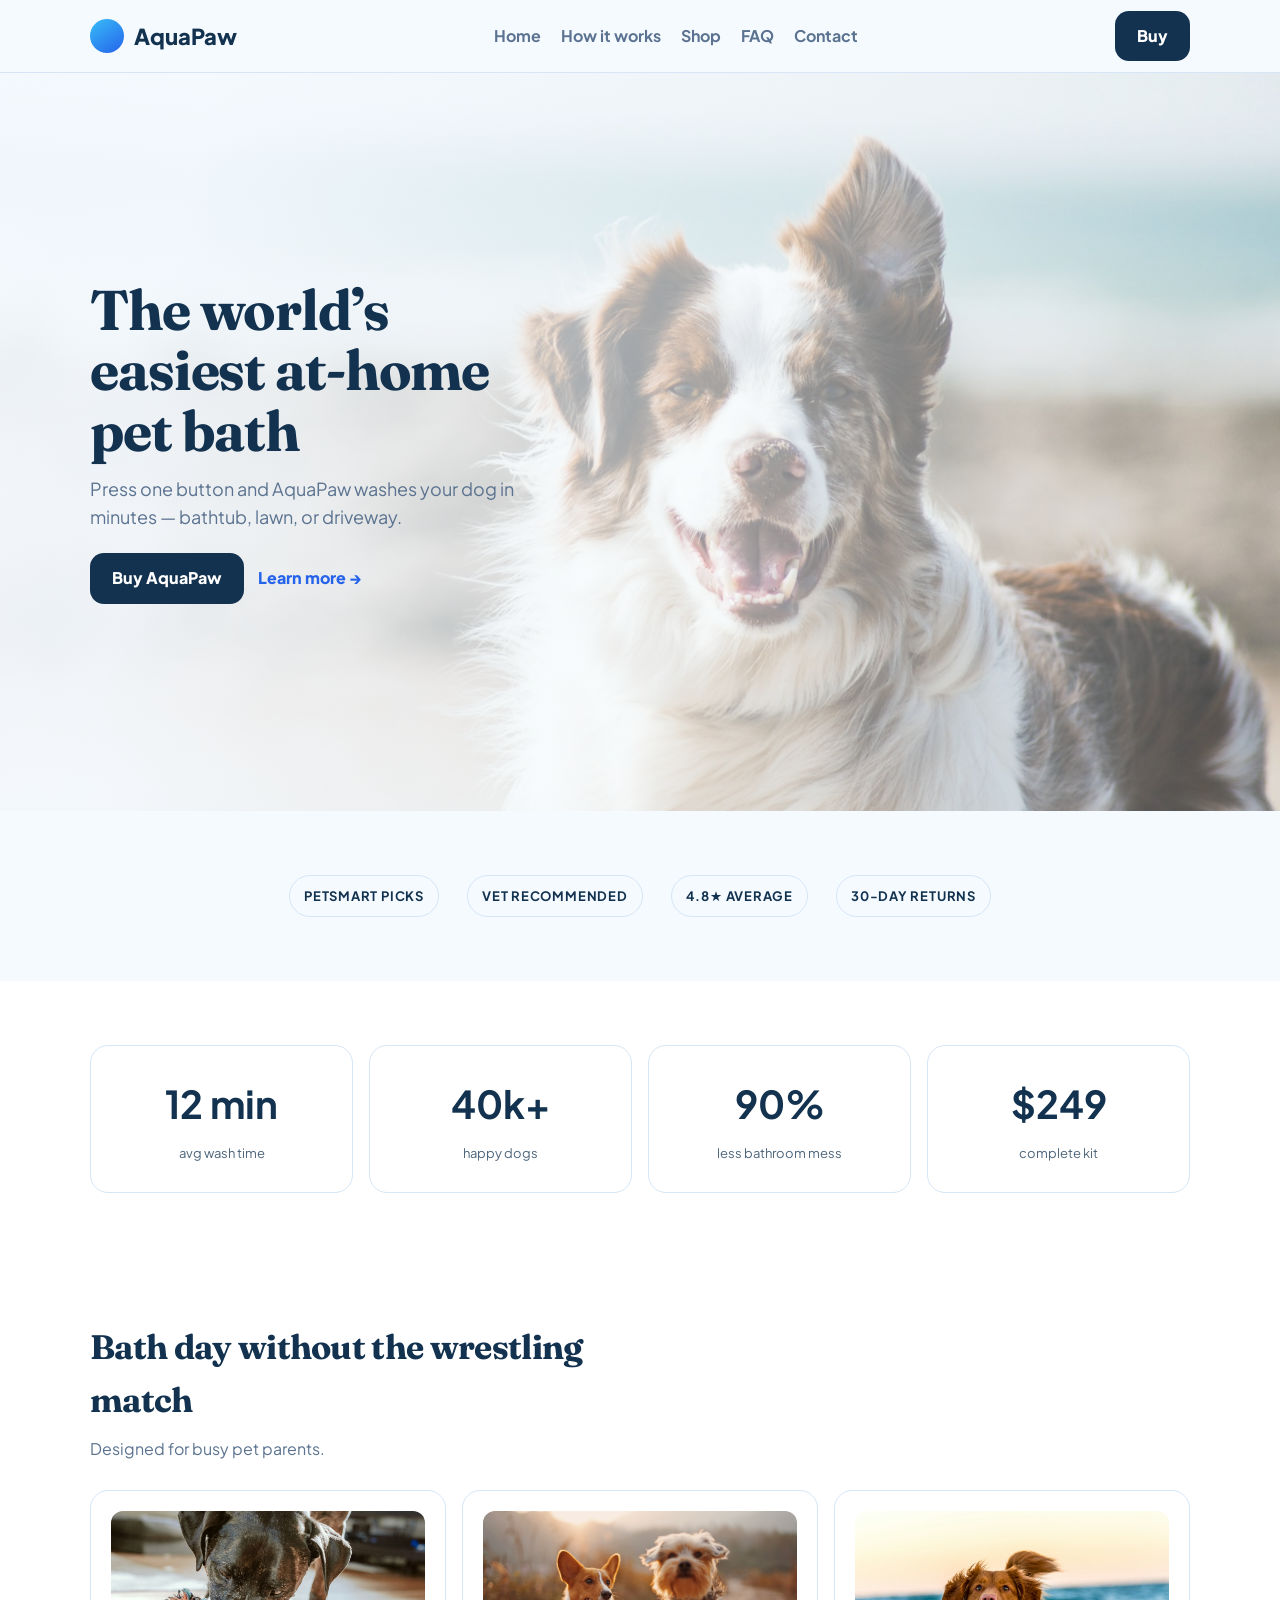
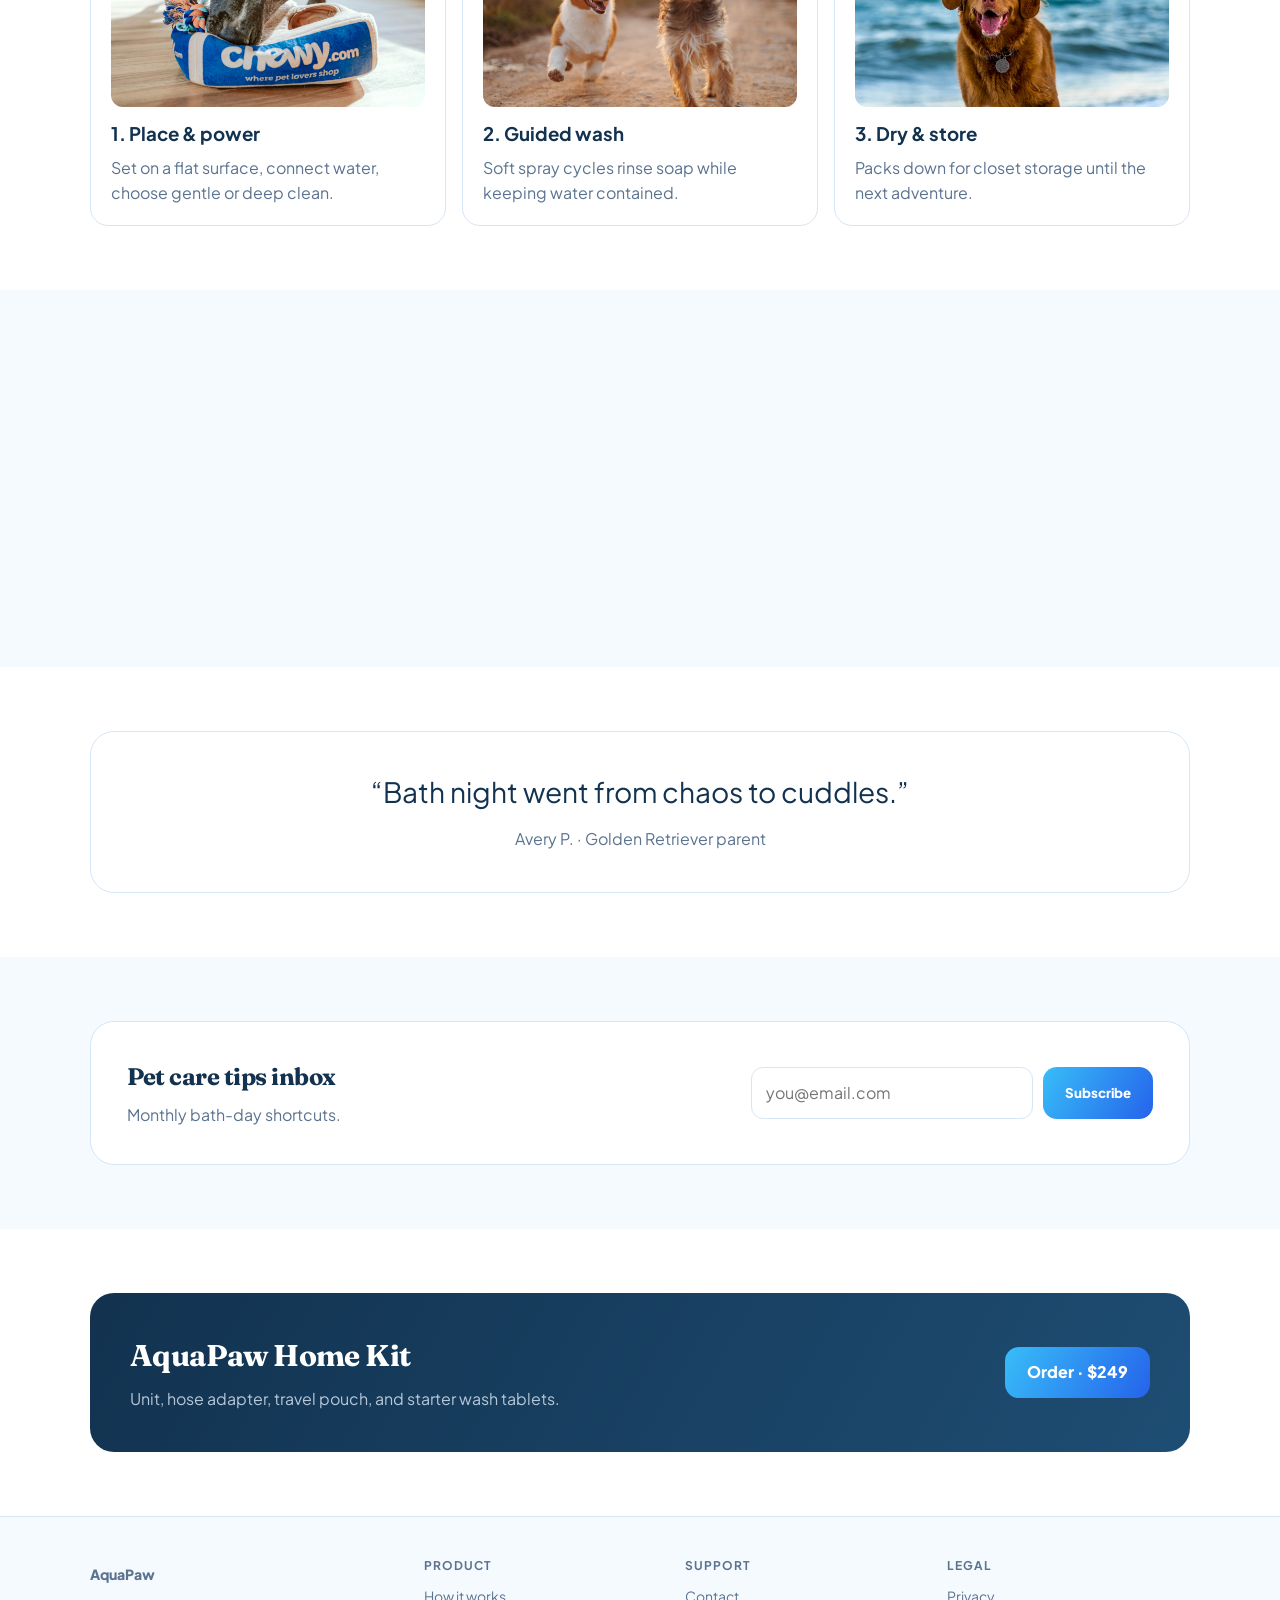
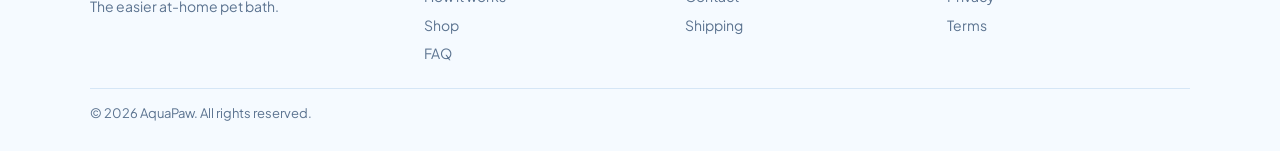
==== index.html @ fa85e807 "Add full professional sections and richer contact forms." ====
<!DOCTYPE html><html lang="en"><head><meta charset="utf-8"/><meta name="viewport" content="width=device-width,initial-scale=1"/>
<title>AquaPaw | Home Pet Bath System</title><meta name="description" content="AquaPaw washes your dog at home in minutes."/>
<link href="https://fonts.googleapis.com/css2?family=Fraunces:opsz,wght@9..144,600;9..144,700&family=Plus+Jakarta+Sans:wght@400;500;600;700;800&display=swap" rel="stylesheet"/><link rel="stylesheet" href="styles.css"/></head><body>
<header><div class="wrap nav"><a class="logo" href="index.html"><span class="mark"></span>AquaPaw</a>
<button class="nav-toggle" id="navToggle" aria-label="Menu">☰</button>
<nav class="links" id="navLinks"><a href="index.html">Home</a><a href="how-it-works.html">How it works</a><a href="shop.html">Shop</a><a href="faq.html">FAQ</a><a href="contact.html">Contact</a></nav>
<a class="btn btn-primary" href="shop.html">Buy</a></div></header>
<section class="hero" style="background-image:url('images/hero.jpg')"><div class="wrap">
<h1>The world’s easiest at-home pet bath</h1>
<p class="lead">Press one button and AquaPaw washes your dog in minutes — bathtub, lawn, or driveway.</p>
<div class="actions"><a class="btn btn-primary" href="shop.html">Buy AquaPaw</a><a href="how-it-works.html" style="font-weight:800;color:var(--blue)">Learn more →</a></div>
</div></section>
<section class="section-alt"><div class="wrap"><div class="logos-row reveal"><span>PetSmart picks</span><span>Vet recommended</span><span>4.8★ average</span><span>30-day returns</span></div></div></section>
<section><div class="wrap"><div class="stats-strip reveal">
<div class="stat-box"><b>12 min</b><span>avg wash time</span></div>
<div class="stat-box"><b>40k+</b><span>happy dogs</span></div>
<div class="stat-box"><b>90%</b><span>less bathroom mess</span></div>
<div class="stat-box"><b>$249</b><span>complete kit</span></div>
</div></div></section>
<section><div class="wrap"><div class="section-head reveal"><h2>Bath day without the wrestling match</h2><p>Designed for busy pet parents.</p></div>
<div class="grid-3">
<article class="card reveal"><img src="images/bath.jpg" alt="Bath"/><h3>1. Place & power</h3><p>Set on a flat surface, connect water, choose gentle or deep clean.</p></article>
<article class="card reveal"><img src="images/dogs.jpg" alt="Dogs"/><h3>2. Guided wash</h3><p>Soft spray cycles rinse soap while keeping water contained.</p></article>
<article class="card reveal"><img src="images/happy.jpg" alt="Happy"/><h3>3. Dry & store</h3><p>Packs down for closet storage until the next adventure.</p></article>
</div></div></section>
<section class="section-alt"><div class="wrap"><div class="section-head reveal"><h2>From muddy to marvelous</h2></div>
<div class="process reveal">
<div class="step"><h3>Unbox</h3><p>Kit arrives with adapter and starter tablets.</p></div>
<div class="step"><h3>Setup</h3><p>Connect hose indoors or outdoors in minutes.</p></div>
<div class="step"><h3>Wash</h3><p>One-button cycles keep pets calm.</p></div>
<div class="step"><h3>Store</h3><p>Compact design fits a closet corner.</p></div>
</div></div></section>
<section><div class="wrap"><div class="quote-band reveal">
<blockquote>“Bath night went from chaos to cuddles.”</blockquote>
<p class="muted">Avery P. · Golden Retriever parent</p>
</div></div></section>
<section class="section-alt"><div class="wrap"><div class="newsletter reveal">
<div><h2 style="font-family:Fraunces,Georgia,serif">Pet care tips inbox</h2><p class="muted" style="margin-top:8px">Monthly bath-day shortcuts.</p><p class="nl-success" style="display:none;margin-top:8px;color:var(--blue)">Subscribed!</p></div>
<form id="newsletterForm" class="newsletter-form"><input type="email" required placeholder="you@email.com"/><button class="btn btn-sky" type="submit">Subscribe</button></form>
</div></div></section>
<section><div class="wrap"><div class="buy reveal"><div><h2 style="font-family:Fraunces,Georgia,serif;font-size:30px">AquaPaw Home Kit</h2><p>Unit, hose adapter, travel pouch, and starter wash tablets.</p></div><a class="btn btn-sky" href="shop.html">Order · $249</a></div></div></section>
<footer><div class="wrap"><div class="footer-grid">
<div><a class="logo" href="index.html"><span class="mark"></span>AquaPaw</a><p class="muted" style="margin-top:10px;font-size:14px">The easier at-home pet bath.</p></div>
<div><h4>Product</h4><a href="how-it-works.html">How it works</a><a href="shop.html">Shop</a><a href="faq.html">FAQ</a></div>
<div><h4>Support</h4><a href="contact.html">Contact</a><a href="shipping.html">Shipping</a></div>
<div><h4>Legal</h4><a href="privacy.html">Privacy</a><a href="terms.html">Terms</a></div>
</div><div class="footer-bottom">© 2026 AquaPaw. All rights reserved.</div></div></footer><script src="app.js"></script></body></html>
---- styles.css ----
:root{--ink:#12324f;--muted:#5b7390;--blue:#2563eb;--card:#fff;--line:#d5e6f6;--bg:#f5faff;--ease:cubic-bezier(.22,1,.36,1)}
*{box-sizing:border-box;margin:0;padding:0}html{scroll-behavior:smooth}body{font-family:"Plus Jakarta Sans",system-ui,sans-serif;color:var(--ink);background:var(--bg);line-height:1.55}
a{color:inherit;text-decoration:none}img{max-width:100%;display:block}.wrap{width:min(1100px,calc(100% - 36px));margin:0 auto}
.btn{display:inline-flex;align-items:center;justify-content:center;border-radius:14px;padding:13px 22px;font-weight:800;border:0;cursor:pointer;font-family:inherit;transition:transform .35s var(--ease)}
.btn:hover{transform:translateY(-3px)}.btn-primary{background:var(--ink);color:#fff}.btn-sky{background:linear-gradient(120deg,#38bdf8,#2563eb);color:#fff}.btn-full{width:100%}
header{position:sticky;top:0;z-index:20;background:rgba(245,250,255,.9);backdrop-filter:blur(12px);border-bottom:1px solid var(--line)}
.nav{display:flex;align-items:center;justify-content:space-between;min-height:72px}.logo{display:flex;align-items:center;gap:10px;font-weight:800;font-size:22px}
.mark{width:34px;height:34px;border-radius:50%;background:linear-gradient(145deg,#38bdf8,#2563eb)}
.links{display:flex;gap:20px;color:var(--muted);font-weight:700}.nav-toggle{display:none;background:0;border:0;font-size:22px}
.hero{position:relative;min-height:82vh;display:grid;align-items:center;background-size:cover;background-position:center}
.hero::before{content:"";position:absolute;inset:0;background:linear-gradient(100deg,rgba(245,250,255,.94) 15%,rgba(245,250,255,.55) 60%,rgba(245,250,255,.2))}
.hero .wrap{position:relative;z-index:1;padding:60px 0}
h1,h2{font-family:Fraunces,Georgia,serif;letter-spacing:-.02em}h1{font-size:clamp(36px,5vw,56px);line-height:1.08;max-width:12ch;margin-bottom:14px}
.lead{color:var(--muted);font-size:18px;max-width:34ch;margin-bottom:22px}.actions{display:flex;gap:14px;flex-wrap:wrap;align-items:center}
.page-hero{padding:56px 0 28px}.page-hero p{color:var(--muted);margin-top:10px;max-width:52ch}
section{padding:64px 0;background:#fff}.section-alt{background:var(--bg)}
.section-head{max-width:560px;margin-bottom:28px}.section-head h2{font-size:34px;margin-bottom:10px}.section-head p{color:var(--muted)}
.grid-3{display:grid;grid-template-columns:repeat(3,1fr);gap:16px}.grid-2{display:grid;grid-template-columns:1fr 1fr;gap:32px;align-items:center}
.card{background:#fff;border:1px solid var(--line);border-radius:18px;padding:20px;transition:transform .4s var(--ease)}.card:hover{transform:translateY(-8px)}
.card img{border-radius:12px;aspect-ratio:16/10;object-fit:cover;width:100%;margin-bottom:12px}.card h3{margin-bottom:8px}.muted,.card p{color:var(--muted)}
.split-img{border-radius:24px;aspect-ratio:4/3;object-fit:cover;width:100%}
.buy{background:linear-gradient(120deg,#12324f,#1e4d73);color:#fff;border-radius:24px;padding:40px;display:flex;justify-content:space-between;gap:16px;align-items:center;flex-wrap:wrap}
.buy p{color:#b6c7da;margin-top:8px}
.form{display:grid;gap:12px;max-width:480px}.form label{font-size:13px;font-weight:700}
.form input,.form textarea{width:100%;padding:12px;border-radius:10px;border:1px solid var(--line);font:inherit}
.form-success{display:none;padding:14px;border-radius:10px;background:rgba(37,99,235,.1);color:var(--blue);font-weight:700}.form-success.show{display:block}
.cart-row{display:flex;gap:14px;align-items:center;padding:14px 0;border-bottom:1px solid var(--line)}.cart-row img{width:72px;height:72px;object-fit:cover;border-radius:8px}
.price{font-size:28px;font-weight:800;font-family:Fraunces,Georgia,serif}
.faq details{border:1px solid var(--line);border-radius:12px;padding:14px;margin-bottom:8px;background:#fff}.faq summary{cursor:pointer;font-weight:700}.faq p{margin-top:8px;color:var(--muted);font-size:14px}
footer{padding:40px 0 28px;border-top:1px solid var(--line)}.footer-grid{display:grid;grid-template-columns:1.3fr 1fr 1fr 1fr;gap:18px;margin-bottom:16px}
.footer-grid h4{font-size:12px;text-transform:uppercase;letter-spacing:.08em;color:var(--muted);margin-bottom:10px}
.footer-grid a{display:block;color:var(--muted);margin:7px 0;font-size:14px}.footer-bottom{font-size:13px;color:var(--muted);border-top:1px solid var(--line);padding-top:14px}
.reveal{opacity:0;transform:translateY(24px);transition:.75s var(--ease)}.reveal.in{opacity:1;transform:none}
@media(max-width:860px){.nav-toggle{display:block}.links{display:none;position:absolute;left:0;right:0;top:72px;flex-direction:column;background:#fff;padding:16px;border-bottom:1px solid var(--line)}.links.open{display:flex}.grid-3,.grid-2,.footer-grid{grid-template-columns:1fr}}

/* ---- professional sections ---- */
.stats-strip{display:grid;grid-template-columns:repeat(4,1fr);gap:16px}
.stat-box{text-align:center;padding:28px 16px;border:1px solid var(--line,rgba(0,0,0,.08));border-radius:18px;background:var(--card,#fff)}
.stat-box b{display:block;font-size:clamp(28px,3vw,40px);margin-bottom:6px}
.stat-box span{font-size:13px;opacity:.75}
.logos-row{display:flex;flex-wrap:wrap;gap:14px 28px;justify-content:center;align-items:center;font-weight:700;font-size:13px;text-transform:uppercase;letter-spacing:.06em;opacity:.75}
.logos-row span{padding:10px 14px;border:1px solid var(--line,rgba(0,0,0,.08));border-radius:999px}
.process{display:grid;grid-template-columns:repeat(4,1fr);gap:16px;counter-reset:step}
.process .step{padding:22px;border-radius:18px;border:1px solid var(--line,rgba(0,0,0,.08));background:var(--card,#fff)}
.process .step::before{counter-increment:step;content:counter(step,decimal-leading-zero);display:block;font-weight:800;font-size:22px;margin-bottom:10px}
.process .step h3{margin-bottom:8px;font-size:17px}.process .step p{font-size:14px;opacity:.75;line-height:1.55}
.newsletter{display:grid;grid-template-columns:1.2fr .8fr;gap:20px;align-items:center;padding:36px;border-radius:24px;border:1px solid var(--line,rgba(0,0,0,.08));background:var(--card,#fff)}
.newsletter form{display:flex;gap:10px;flex-wrap:wrap}
.newsletter input{flex:1;min-width:200px;padding:13px 14px;border-radius:12px;border:1px solid var(--line,rgba(0,0,0,.12));font:inherit}
.contact-grid{display:grid;grid-template-columns:1.1fr .9fr;gap:28px;align-items:start}
.contact-cards{display:grid;gap:12px}
.contact-card{padding:18px;border-radius:16px;border:1px solid var(--line,rgba(0,0,0,.08));background:var(--card,#fff)}
.contact-card h4{margin-bottom:6px}.contact-card p{font-size:14px;opacity:.8;line-height:1.5}
.form-row{display:grid;grid-template-columns:1fr 1fr;gap:12px}
.map-box{border-radius:18px;min-height:200px;border:1px solid var(--line,rgba(0,0,0,.08));display:grid;place-items:center;padding:24px;text-align:center;background:linear-gradient(145deg,rgba(127,127,127,.08),transparent)}
.quote-band{padding:40px;border-radius:24px;border:1px solid var(--line,rgba(0,0,0,.08));text-align:center;background:var(--card,#fff)}
.quote-band blockquote{font-size:clamp(20px,2.6vw,28px);line-height:1.4;max-width:40ch;margin:0 auto 16px}
@media(max-width:900px){.stats-strip{grid-template-columns:1fr 1fr}.process,.newsletter,.contact-grid,.form-row{grid-template-columns:1fr}}
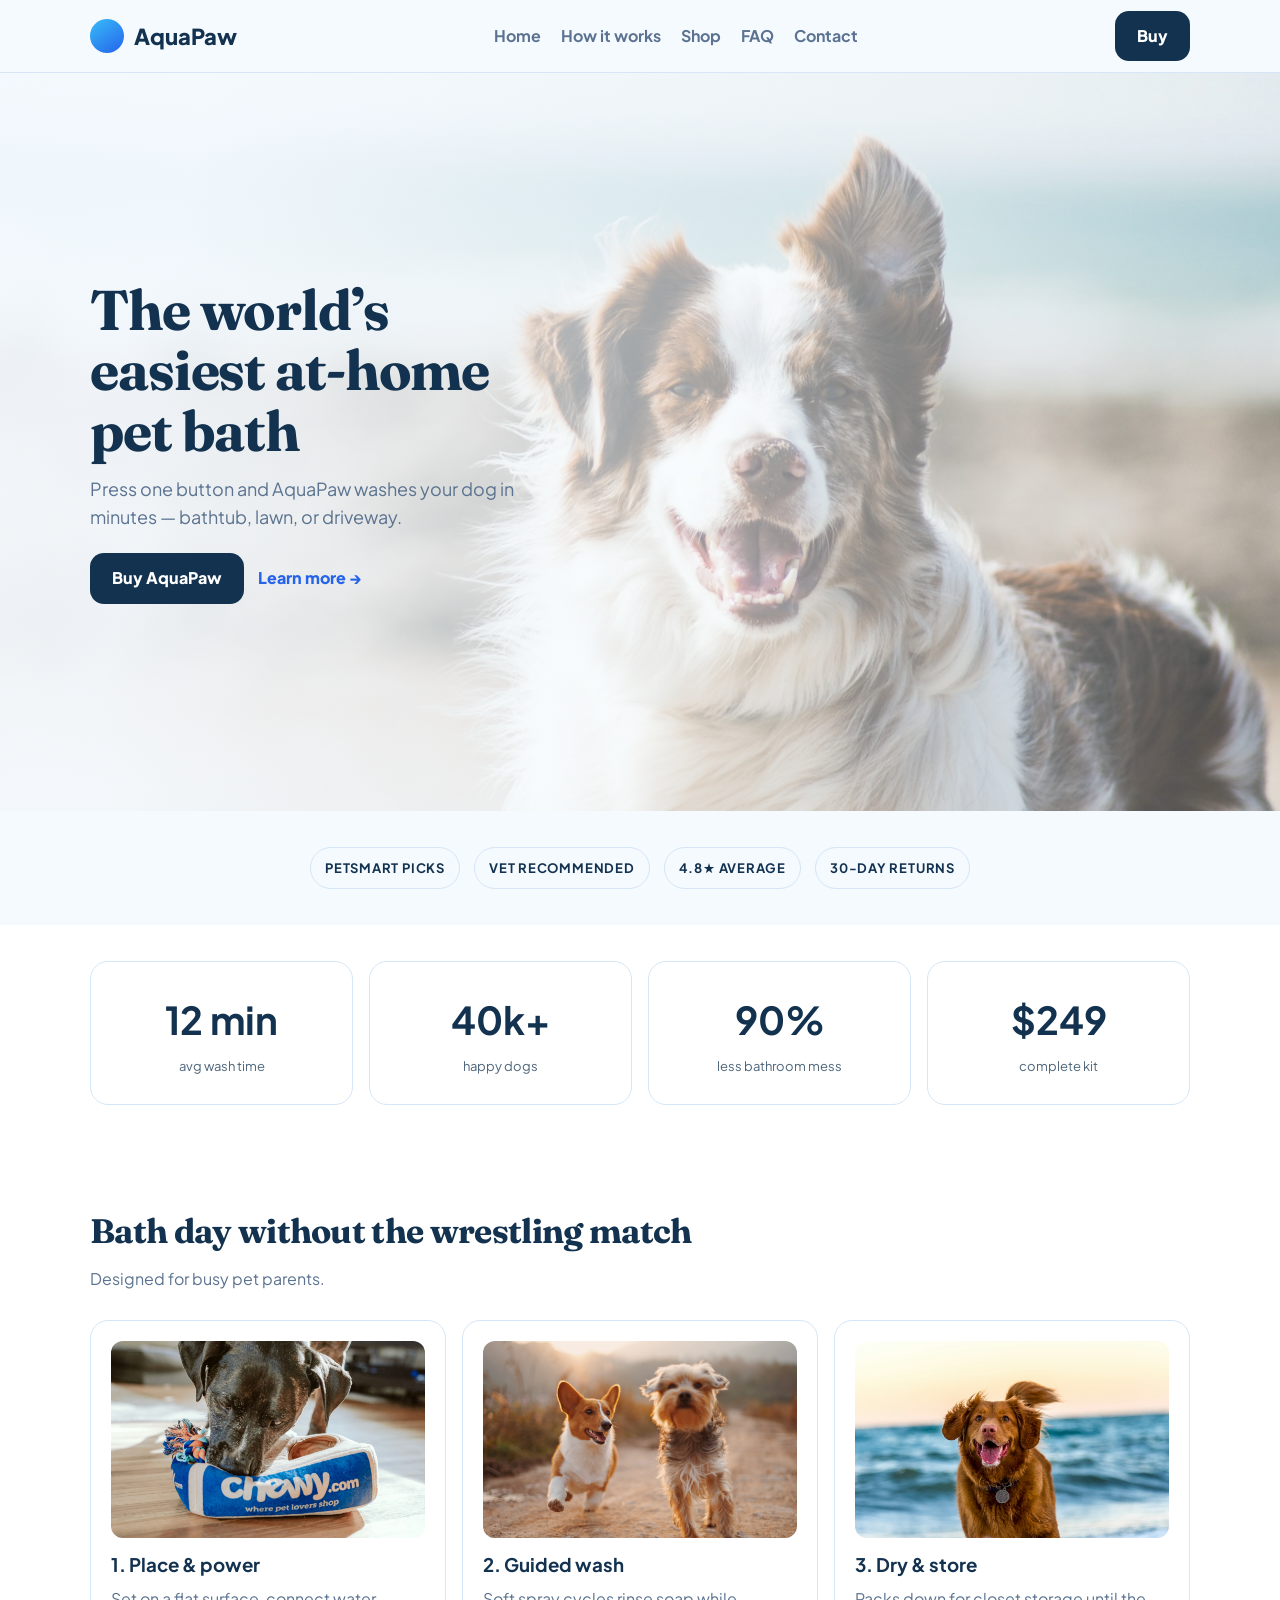
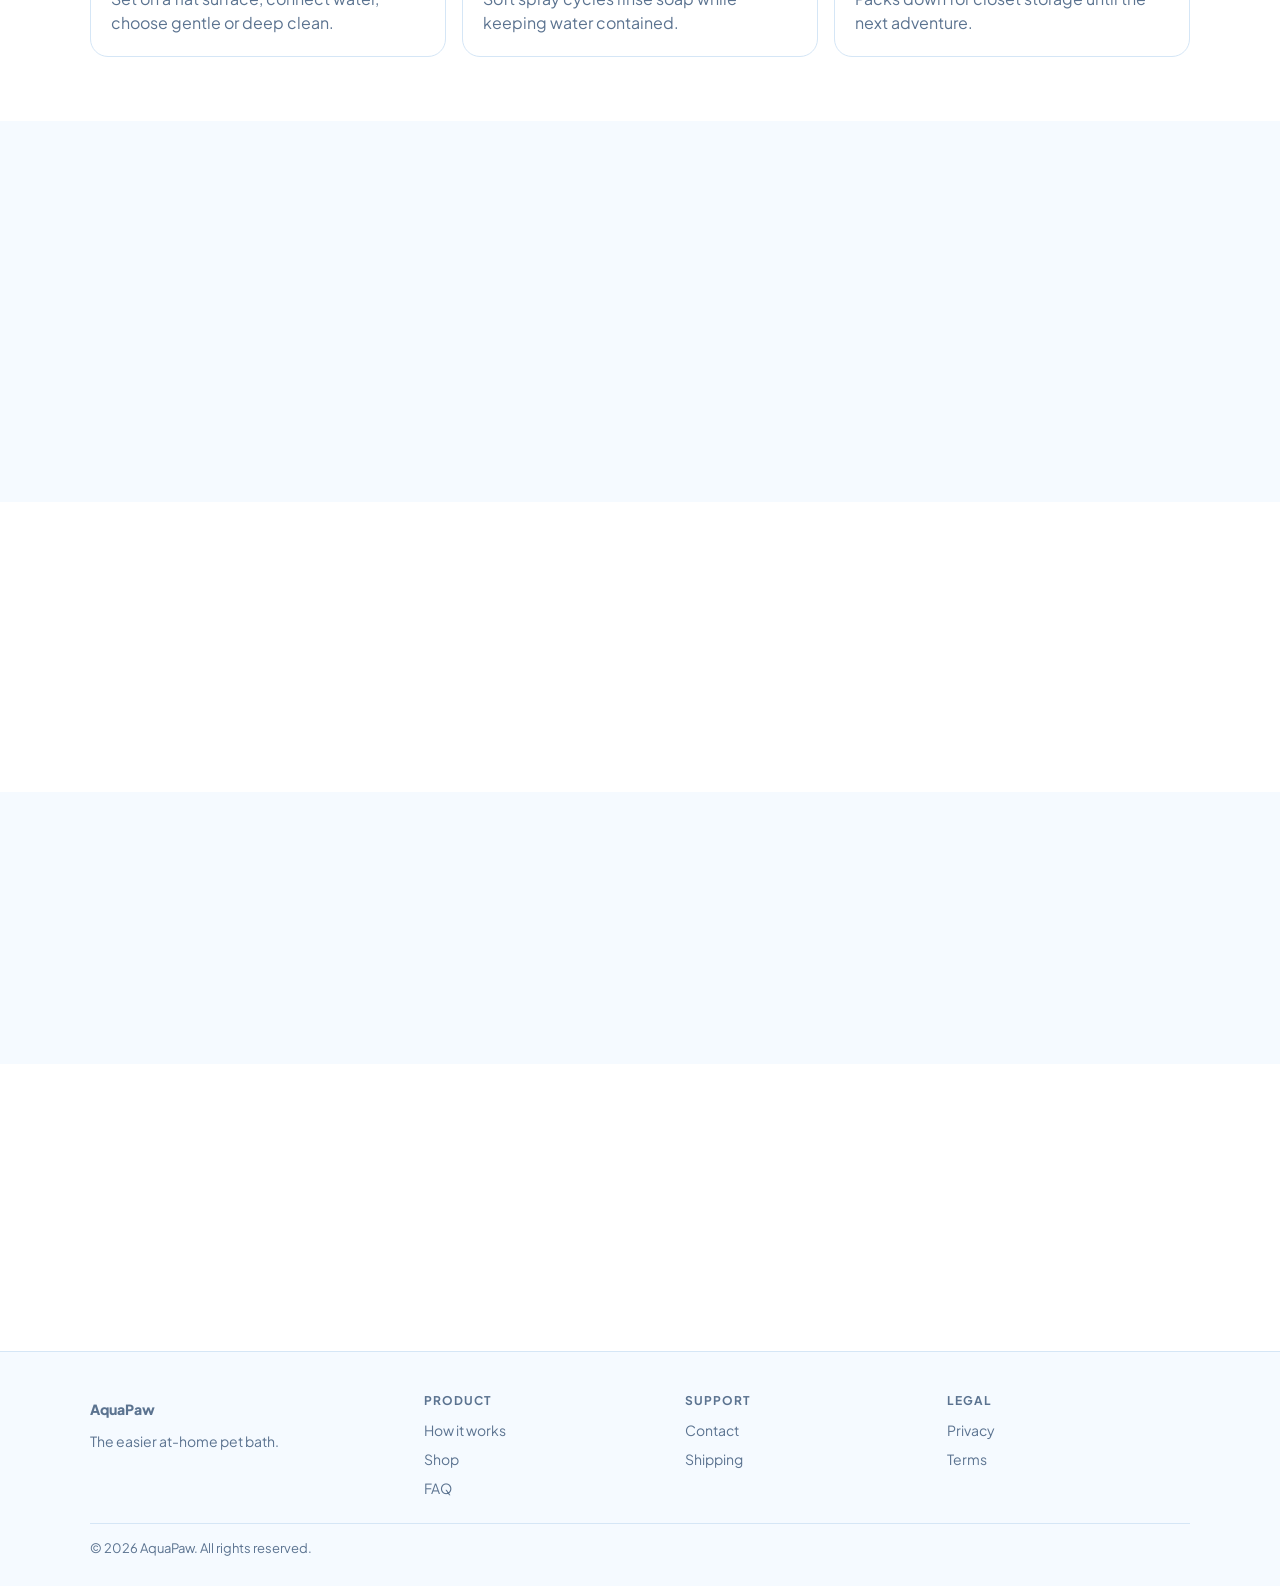
==== commit 4388f607: "Polish frontend: FAQ accordion, section alignment, tighter spacing." ====
--- a/index.html
+++ b/index.html
@@ -10,8 +10,8 @@
 <p class="lead">Press one button and AquaPaw washes your dog in minutes — bathtub, lawn, or driveway.</p>
 <div class="actions"><a class="btn btn-primary" href="shop.html">Buy AquaPaw</a><a href="how-it-works.html" style="font-weight:800;color:var(--blue)">Learn more →</a></div>
 </div></section>
-<section class="section-alt"><div class="wrap"><div class="logos-row reveal"><span>PetSmart picks</span><span>Vet recommended</span><span>4.8★ average</span><span>30-day returns</span></div></div></section>
-<section><div class="wrap"><div class="stats-strip reveal">
+<section class="section-alt section-tight"><div class="wrap"><div class="logos-row reveal"><span>PetSmart picks</span><span>Vet recommended</span><span>4.8★ average</span><span>30-day returns</span></div></div></section>
+<section class="section-tight"><div class="wrap"><div class="stats-strip reveal">
 <div class="stat-box"><b>12 min</b><span>avg wash time</span></div>
 <div class="stat-box"><b>40k+</b><span>happy dogs</span></div>
 <div class="stat-box"><b>90%</b><span>less bathroom mess</span></div>
--- a/styles.css
+++ b/styles.css
@@ -1,4 +1,4 @@
-
+﻿
 :root{--ink:#12324f;--muted:#5b7390;--blue:#2563eb;--card:#fff;--line:#d5e6f6;--bg:#f5faff;--ease:cubic-bezier(.22,1,.36,1)}
 *{box-sizing:border-box;margin:0;padding:0}html{scroll-behavior:smooth}body{font-family:"Plus Jakarta Sans",system-ui,sans-serif;color:var(--ink);background:var(--bg);line-height:1.55}
 a{color:inherit;text-decoration:none}img{max-width:100%;display:block}.wrap{width:min(1100px,calc(100% - 36px));margin:0 auto}
@@ -58,3 +58,184 @@
 .quote-band blockquote{font-size:clamp(20px,2.6vw,28px);line-height:1.4;max-width:40ch;margin:0 auto 16px}
 @media(max-width:900px){.stats-strip{grid-template-columns:1fr 1fr}.process,.newsletter,.contact-grid,.form-row{grid-template-columns:1fr}}
 
+/* ==== frontend polish: alignment, FAQ, sections ==== */
+.section-tight { padding: 36px 0 !important; }
+.section-head { max-width: 640px; }
+.section-head.center { text-align: center; margin-left: auto; margin-right: auto; }
+.section-head.center + .stats-strip,
+.section-head.center + .process,
+.section-head.center + .grid-3,
+.section-head.center + .faq,
+.section-head.center + .integrations { }
+
+.grid-3 > .card,
+.grid > .product,
+.grid > .card {
+  height: 100%;
+  display: flex;
+  flex-direction: column;
+}
+.card p:last-child { margin-top: auto; }
+
+/* FAQ â€” professional accordion */
+.faq {
+  max-width: 760px;
+  margin: 0 auto;
+  display: grid;
+  gap: 12px;
+}
+.faq details {
+  border: 1px solid var(--line, rgba(255,255,255,.12));
+  border-radius: 16px;
+  padding: 0;
+  margin: 0;
+  background: var(--card, rgba(255,255,255,.04));
+  overflow: hidden;
+  transition: border-color .25s, box-shadow .25s, transform .25s;
+}
+.faq details:hover {
+  border-color: rgba(127,127,127,.35);
+}
+.faq details[open] {
+  box-shadow: 0 12px 36px rgba(0,0,0,.08);
+}
+.faq summary {
+  cursor: pointer;
+  font-weight: 700;
+  list-style: none;
+  display: flex;
+  align-items: center;
+  justify-content: space-between;
+  gap: 16px;
+  padding: 18px 20px;
+  line-height: 1.35;
+  font-size: 15px;
+}
+.faq summary::-webkit-details-marker { display: none; }
+.faq summary::after {
+  content: "+";
+  flex: 0 0 auto;
+  width: 28px;
+  height: 28px;
+  border-radius: 50%;
+  display: grid;
+  place-items: center;
+  font-size: 18px;
+  font-weight: 600;
+  line-height: 1;
+  border: 1px solid var(--line, rgba(127,127,127,.25));
+  opacity: .85;
+  transition: transform .25s, background .25s;
+}
+.faq details[open] summary::after {
+  content: "â€“";
+  transform: none;
+  background: rgba(127,127,127,.08);
+}
+.faq details p {
+  margin: 0;
+  padding: 0 20px 18px;
+  color: var(--muted, #6b7280);
+  font-size: 14px;
+  line-height: 1.65;
+  max-width: 62ch;
+}
+
+/* Process polish */
+.process {
+  align-items: stretch;
+}
+.process .step {
+  height: 100%;
+  display: flex;
+  flex-direction: column;
+}
+.process .step::before {
+  font-variant-numeric: tabular-nums;
+  letter-spacing: .04em;
+  margin-bottom: 14px;
+}
+
+/* Stats / logos alignment */
+.stats-strip {
+  align-items: stretch;
+}
+.stat-box {
+  display: flex;
+  flex-direction: column;
+  justify-content: center;
+  min-height: 120px;
+}
+.logos-row {
+  gap: 12px 14px;
+  justify-content: center;
+}
+
+/* Newsletter / CTA alignment */
+.newsletter {
+  align-items: center;
+}
+.newsletter form {
+  width: 100%;
+  align-items: center;
+}
+.newsletter input {
+  min-height: 48px;
+}
+.cta-band {
+  align-items: center;
+}
+
+/* Contact form should fill grid column */
+.contact-grid .form {
+  max-width: none;
+  width: 100%;
+}
+.form-row {
+  align-items: start;
+}
+.form label {
+  display: block;
+  margin-bottom: 6px;
+}
+.form input[type="checkbox"] {
+  width: auto;
+  display: inline-block;
+  vertical-align: middle;
+}
+
+/* Quote band */
+.quote-band {
+  max-width: 900px;
+  margin-left: auto;
+  margin-right: auto;
+}
+
+/* Integrations wrap nicely */
+.integrations {
+  align-items: stretch;
+}
+.integrations div {
+  display: grid;
+  place-items: center;
+  min-height: 56px;
+}
+
+@media (max-width: 900px) {
+  .stats-strip { grid-template-columns: 1fr 1fr !important; }
+  .process { grid-template-columns: 1fr !important; }
+  .integrations { grid-template-columns: repeat(3, 1fr) !important; }
+  .newsletter, .contact-grid, .form-row { grid-template-columns: 1fr !important; }
+  .faq summary { font-size: 14px; padding: 16px; }
+  .faq details p { padding: 0 16px 16px; }
+  .section-tight { padding: 28px 0 !important; }
+}
+
+.check-row label{display:flex;align-items:flex-start;gap:10px;font-weight:600;line-height:1.45;cursor:pointer}
+.check-row input{margin-top:3px}
+.nav{flex-wrap:wrap}
+.nav .btn{white-space:nowrap}
+@media(max-width:1100px){
+  .nav-links{gap:14px;font-size:13px}
+}
+
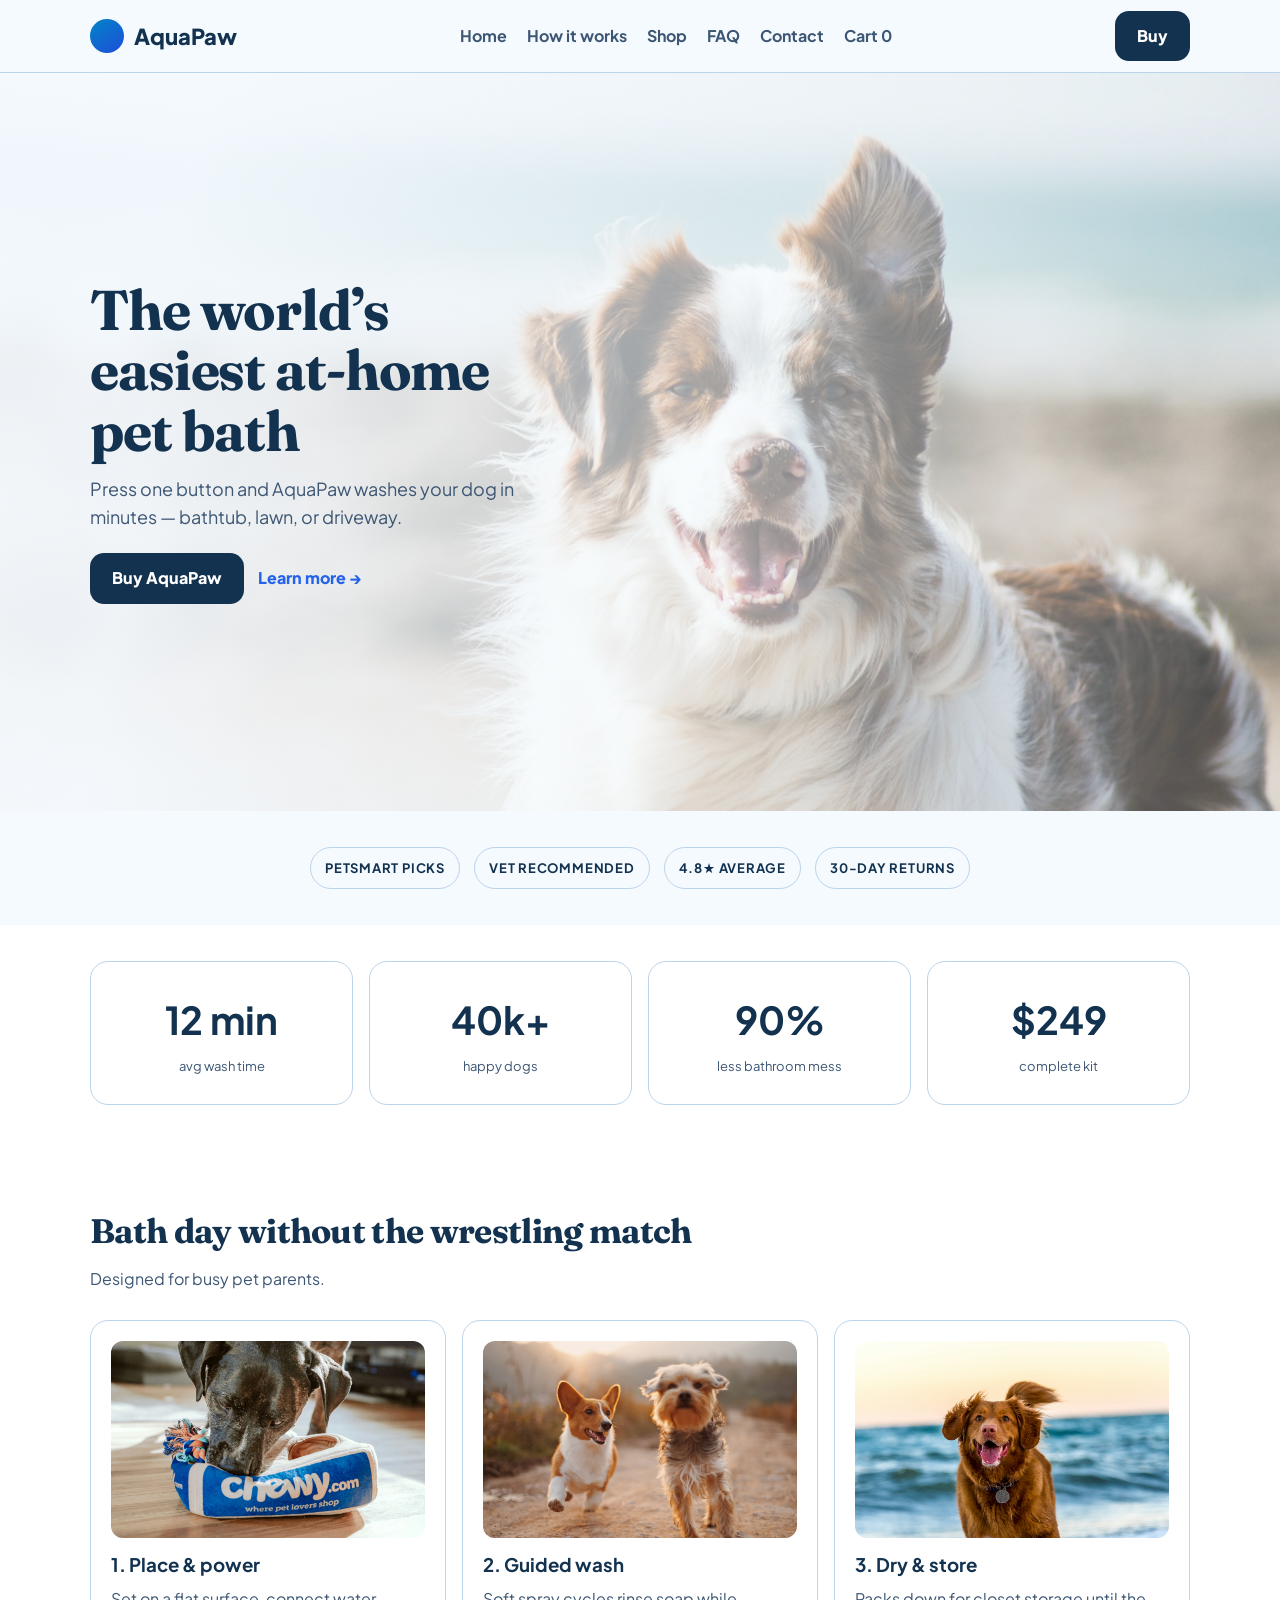
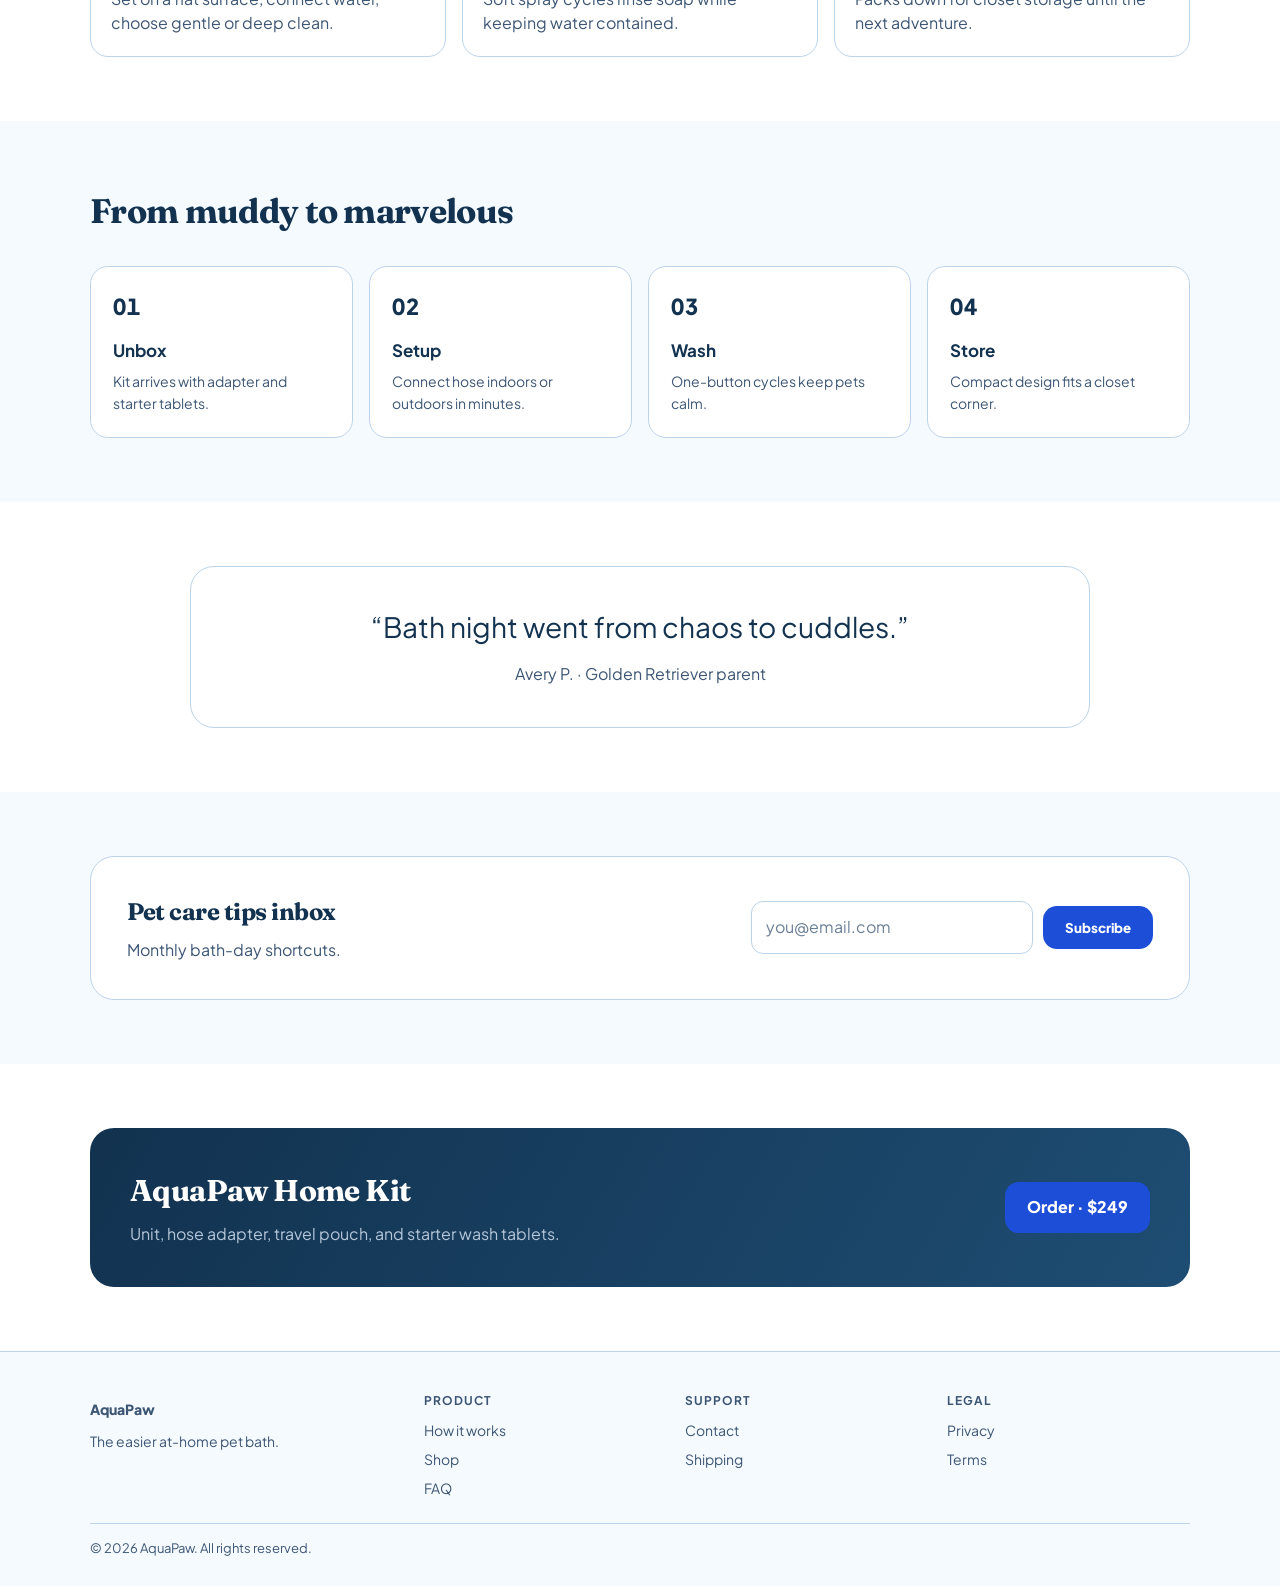
==== commit 2f22604e: "Fix contrast, button readability, and working filters/links." ====
--- a/index.html
+++ b/index.html
@@ -3,7 +3,7 @@
 <link href="https://fonts.googleapis.com/css2?family=Fraunces:opsz,wght@9..144,600;9..144,700&family=Plus+Jakarta+Sans:wght@400;500;600;700;800&display=swap" rel="stylesheet"/><link rel="stylesheet" href="styles.css"/></head><body>
 <header><div class="wrap nav"><a class="logo" href="index.html"><span class="mark"></span>AquaPaw</a>
 <button class="nav-toggle" id="navToggle" aria-label="Menu">☰</button>
-<nav class="links" id="navLinks"><a href="index.html">Home</a><a href="how-it-works.html">How it works</a><a href="shop.html">Shop</a><a href="faq.html">FAQ</a><a href="contact.html">Contact</a></nav>
+<nav class="links" id="navLinks"><a href="index.html">Home</a><a href="how-it-works.html">How it works</a><a href="shop.html">Shop</a><a href="faq.html">FAQ</a><a href="contact.html">Contact</a><a href="cart.html">Cart <span data-cart-count>0</span></a></nav>
 <a class="btn btn-primary" href="shop.html">Buy</a></div></header>
 <section class="hero" style="background-image:url('images/hero.jpg')"><div class="wrap">
 <h1>The world’s easiest at-home pet bath</h1>
--- a/styles.css
+++ b/styles.css
@@ -128,7 +128,7 @@
   transition: transform .25s, background .25s;
 }
 .faq details[open] summary::after {
-  content: "â€“";
+  content: "–";
   transform: none;
   background: rgba(127,127,127,.08);
 }
@@ -239,3 +239,92 @@
   .nav-links{gap:14px;font-size:13px}
 }
 
+/* ---- UX readability / contrast / interaction fixes ---- */
+/* ---- UX readability / contrast / interaction fixes ---- */
+.stat-box span,
+.process .step p,
+.logos-row,
+.contact-card p {
+  opacity: 1 !important;
+}
+.stat-box span,
+.process .step p {
+  color: var(--muted) !important;
+}
+.faq details[open] summary::after {
+  content: "–" !important;
+}
+.btn {
+  transition: transform .35s var(--ease), background .25s ease, border-color .25s ease, box-shadow .25s ease, filter .25s ease !important;
+}
+input::placeholder,
+textarea::placeholder {
+  opacity: 1;
+  color: #6b7f96;
+}
+.footer-grid a:hover {
+  color: var(--ink, var(--text, #111));
+}
+.product.is-hidden,
+[data-product].is-hidden {
+  display: none !important;
+}
+.filter-panel {
+  display: none;
+  padding: 8px 0 12px;
+  border-bottom: 1px solid var(--line, #e5e5e5);
+}
+.filter-group.open .filter-panel { display: block; }
+.filter-group.open > button span { transform: rotate(45deg); display: inline-block; }
+.filter-panel label {
+  display: flex;
+  align-items: center;
+  gap: 8px;
+  padding: 6px 0;
+  font-size: 13px;
+  font-weight: 500;
+  cursor: pointer;
+  color: var(--muted, #525252);
+}
+.filter-chip-row { display: flex; flex-wrap: wrap; gap: 8px; margin: 10px 0 16px; }
+.filter-chip {
+  border: 1px solid var(--line, #e5e5e5);
+  background: #fff;
+  border-radius: 999px;
+  padding: 7px 12px;
+  font: inherit;
+  font-size: 12px;
+  font-weight: 700;
+  cursor: pointer;
+}
+.filter-chip.active {
+  background: var(--ink, #171717);
+  color: #fff;
+  border-color: transparent;
+}
+.filter-empty {
+  display: none;
+  color: var(--muted);
+  padding: 20px 0;
+}
+.filter-empty.show { display: block; }
+
+
+/* AquaPaw contrast */
+:root {
+  --muted: #3d5674;
+  --line: #bcd4ea;
+}
+.btn-sky {
+  background: #1d4ed8 !important;
+  color: #fff !important;
+}
+.btn-sky:hover {
+  background: #1e40af !important;
+}
+.btn-primary:hover {
+  filter: brightness(1.12);
+}
+.mark {
+  background: linear-gradient(145deg, #0284c7, #1d4ed8) !important;
+}
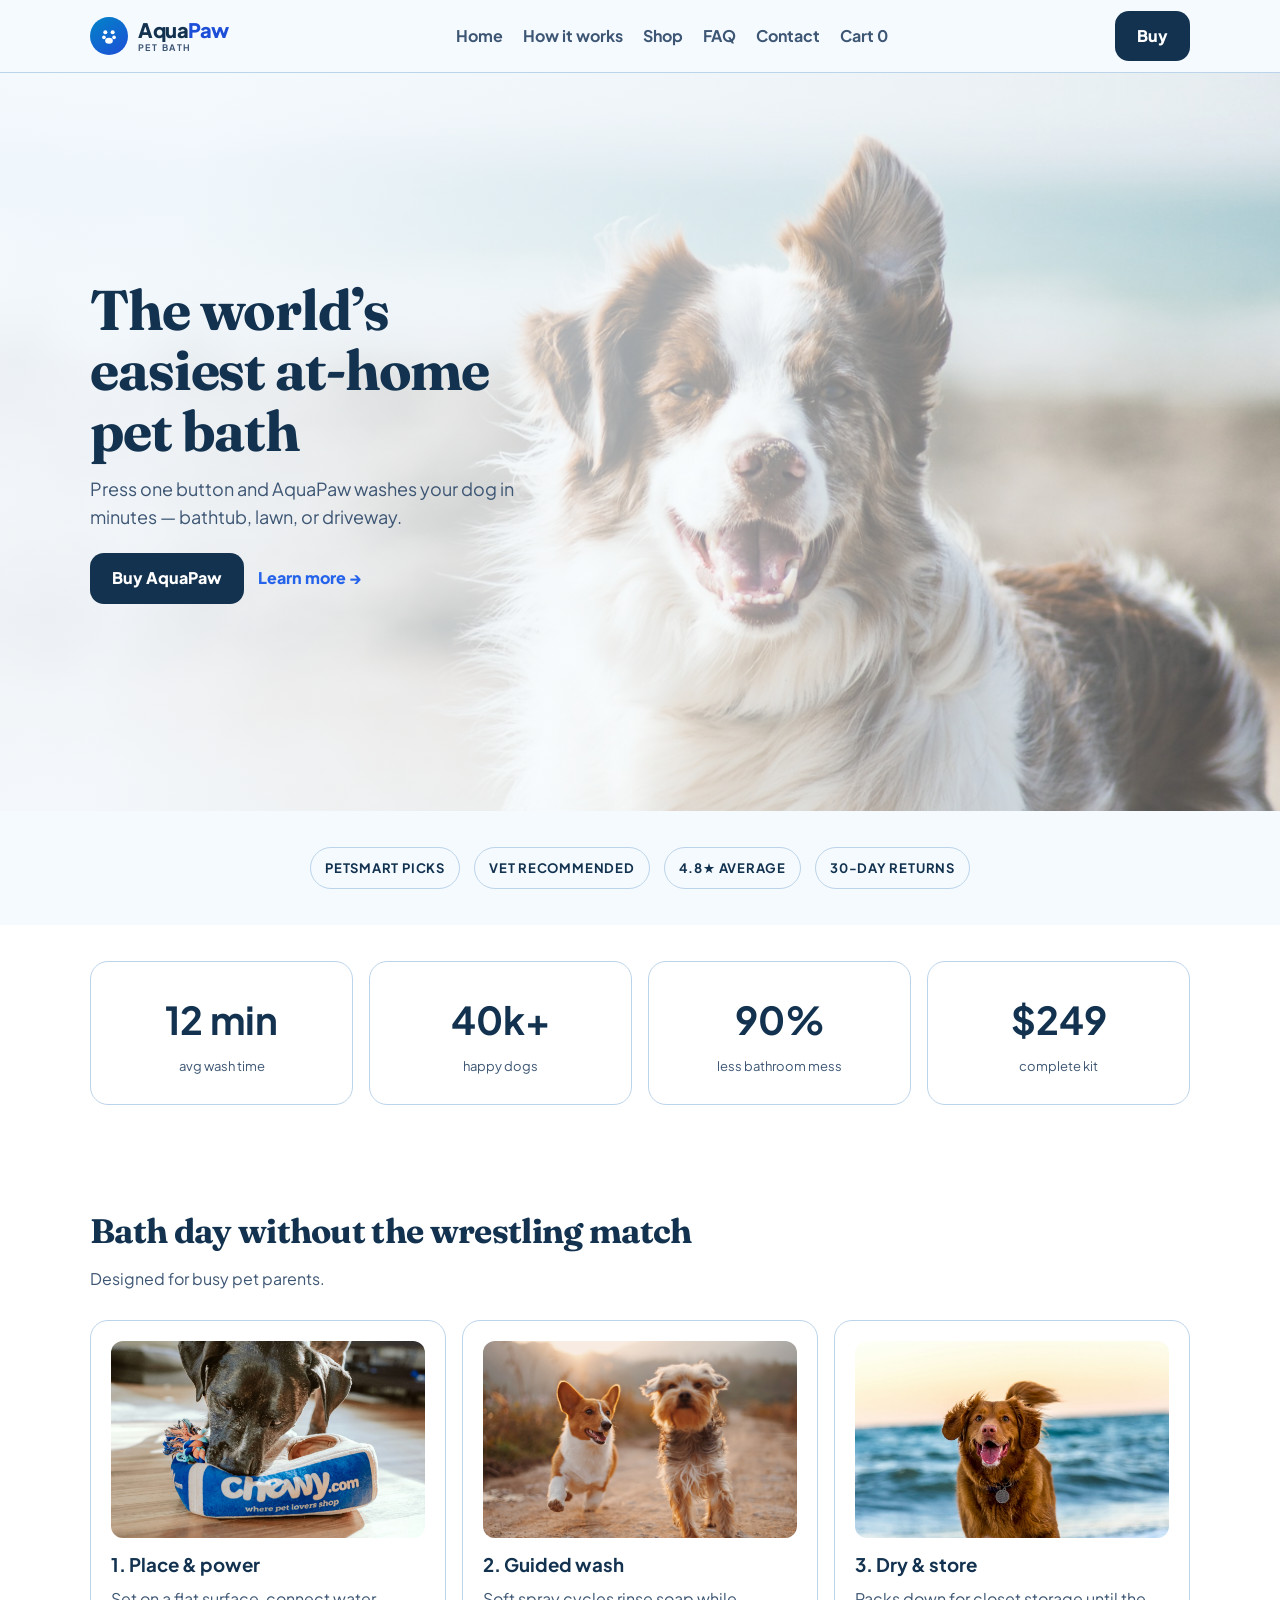
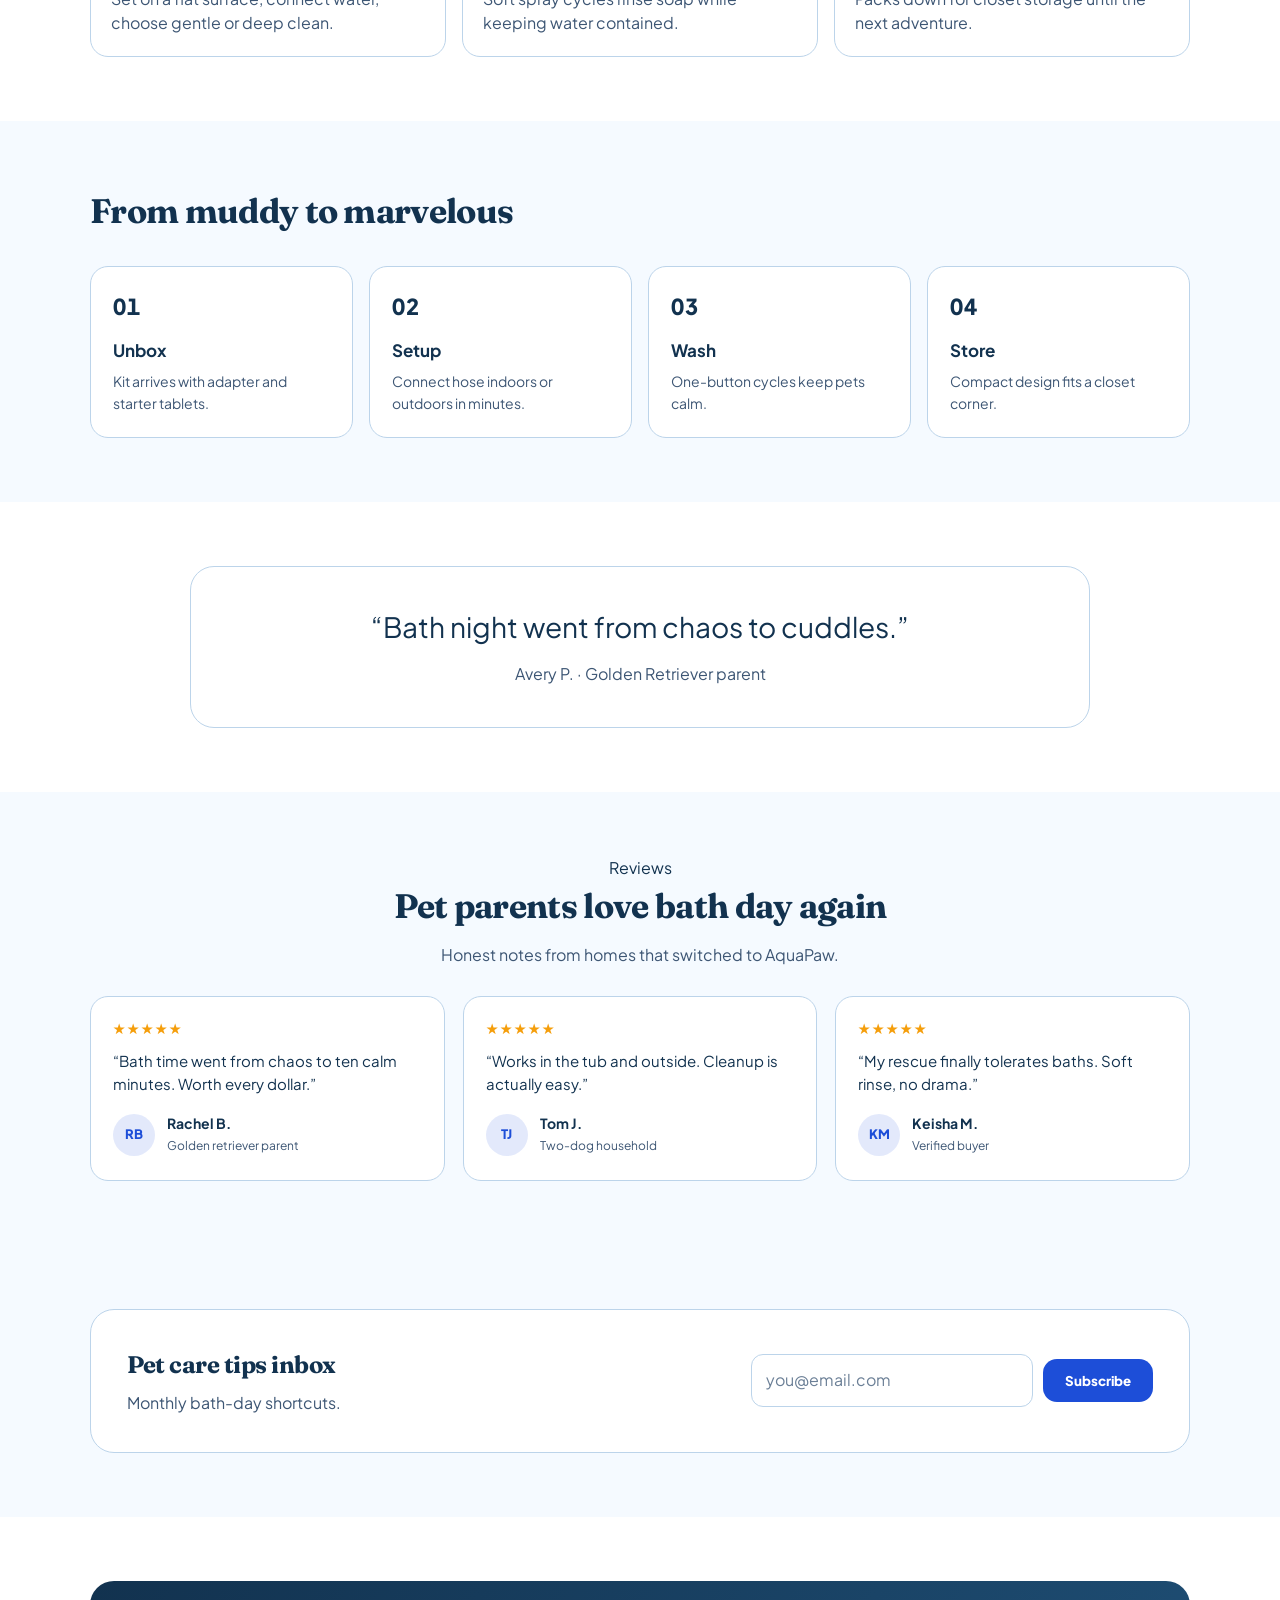
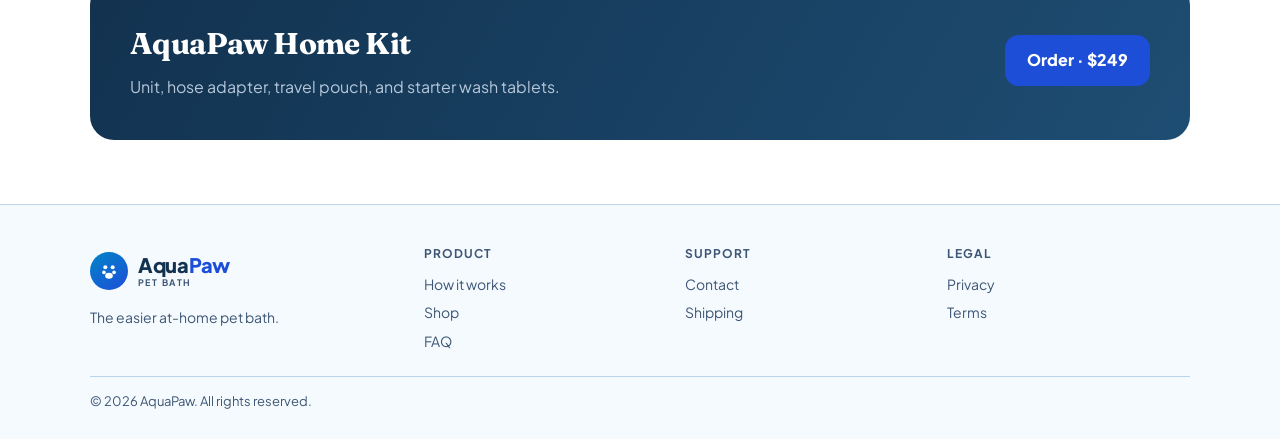
==== commit 9a8c6d05: "Add brand mark logos and customer reviews sections." ====
--- a/index.html
+++ b/index.html
@@ -1,7 +1,7 @@
 <!DOCTYPE html><html lang="en"><head><meta charset="utf-8"/><meta name="viewport" content="width=device-width,initial-scale=1"/>
 <title>AquaPaw | Home Pet Bath System</title><meta name="description" content="AquaPaw washes your dog at home in minutes."/>
 <link href="https://fonts.googleapis.com/css2?family=Fraunces:opsz,wght@9..144,600;9..144,700&family=Plus+Jakarta+Sans:wght@400;500;600;700;800&display=swap" rel="stylesheet"/><link rel="stylesheet" href="styles.css"/></head><body>
-<header><div class="wrap nav"><a class="logo" href="index.html"><span class="mark"></span>AquaPaw</a>
+<header><div class="wrap nav"><a class="logo" href="index.html"><span class="logo-mark" aria-hidden="true"><svg viewBox="0 0 24 24" fill="none"><circle cx="8" cy="8" r="2.2" fill="currentColor"/><circle cx="16" cy="8" r="2.2" fill="currentColor"/><circle cx="6.5" cy="13.5" r="2" fill="currentColor"/><circle cx="17.5" cy="13.5" r="2" fill="currentColor"/><ellipse cx="12" cy="17.2" rx="4.2" ry="3.2" fill="currentColor"/></svg></span><span class="logo-text"><span class="word">Aqua<span class="accent">Paw</span></span><span class="tag">Pet Bath</span></span></a>
 <button class="nav-toggle" id="navToggle" aria-label="Menu">☰</button>
 <nav class="links" id="navLinks"><a href="index.html">Home</a><a href="how-it-works.html">How it works</a><a href="shop.html">Shop</a><a href="faq.html">FAQ</a><a href="contact.html">Contact</a><a href="cart.html">Cart <span data-cart-count>0</span></a></nav>
 <a class="btn btn-primary" href="shop.html">Buy</a></div></header>
@@ -34,13 +34,14 @@
 <blockquote>“Bath night went from chaos to cuddles.”</blockquote>
 <p class="muted">Avery P. · Golden Retriever parent</p>
 </div></div></section>
+<section class="reviews-section section-alt"><div class="wrap"><div class="section-head center reveal"><span class="eyebrow">Reviews</span><h2>Pet parents love bath day again</h2><p class="muted">Honest notes from homes that switched to AquaPaw.</p></div><div class="reviews-grid reveal"><article class="review-card"><div class="review-stars">★★★★★</div><p>“Bath time went from chaos to ten calm minutes. Worth every dollar.”</p><div class="review-author"><span class="review-avatar">RB</span><div><strong>Rachel B.</strong><span class="muted">Golden retriever parent</span></div></div></article><article class="review-card"><div class="review-stars">★★★★★</div><p>“Works in the tub and outside. Cleanup is actually easy.”</p><div class="review-author"><span class="review-avatar">TJ</span><div><strong>Tom J.</strong><span class="muted">Two-dog household</span></div></div></article><article class="review-card"><div class="review-stars">★★★★★</div><p>“My rescue finally tolerates baths. Soft rinse, no drama.”</p><div class="review-author"><span class="review-avatar">KM</span><div><strong>Keisha M.</strong><span class="muted">Verified buyer</span></div></div></article></div></div></section>
 <section class="section-alt"><div class="wrap"><div class="newsletter reveal">
 <div><h2 style="font-family:Fraunces,Georgia,serif">Pet care tips inbox</h2><p class="muted" style="margin-top:8px">Monthly bath-day shortcuts.</p><p class="nl-success" style="display:none;margin-top:8px;color:var(--blue)">Subscribed!</p></div>
 <form id="newsletterForm" class="newsletter-form"><input type="email" required placeholder="you@email.com"/><button class="btn btn-sky" type="submit">Subscribe</button></form>
 </div></div></section>
 <section><div class="wrap"><div class="buy reveal"><div><h2 style="font-family:Fraunces,Georgia,serif;font-size:30px">AquaPaw Home Kit</h2><p>Unit, hose adapter, travel pouch, and starter wash tablets.</p></div><a class="btn btn-sky" href="shop.html">Order · $249</a></div></div></section>
 <footer><div class="wrap"><div class="footer-grid">
-<div><a class="logo" href="index.html"><span class="mark"></span>AquaPaw</a><p class="muted" style="margin-top:10px;font-size:14px">The easier at-home pet bath.</p></div>
+<div><a class="logo" href="index.html"><span class="logo-mark" aria-hidden="true"><svg viewBox="0 0 24 24" fill="none"><circle cx="8" cy="8" r="2.2" fill="currentColor"/><circle cx="16" cy="8" r="2.2" fill="currentColor"/><circle cx="6.5" cy="13.5" r="2" fill="currentColor"/><circle cx="17.5" cy="13.5" r="2" fill="currentColor"/><ellipse cx="12" cy="17.2" rx="4.2" ry="3.2" fill="currentColor"/></svg></span><span class="logo-text"><span class="word">Aqua<span class="accent">Paw</span></span><span class="tag">Pet Bath</span></span></a><p class="muted" style="margin-top:10px;font-size:14px">The easier at-home pet bath.</p></div>
 <div><h4>Product</h4><a href="how-it-works.html">How it works</a><a href="shop.html">Shop</a><a href="faq.html">FAQ</a></div>
 <div><h4>Support</h4><a href="contact.html">Contact</a><a href="shipping.html">Shipping</a></div>
 <div><h4>Legal</h4><a href="privacy.html">Privacy</a><a href="terms.html">Terms</a></div>
--- a/styles.css
+++ b/styles.css
@@ -328,3 +328,119 @@
 .mark {
   background: linear-gradient(145deg, #0284c7, #1d4ed8) !important;
 }
+
+/* ---- Brand logo system ---- */
+/* ---- Brand logo system ---- */
+.logo, a.brand.logo, a.logo.brand {
+  display: inline-flex !important;
+  align-items: center;
+  gap: 10px;
+  text-decoration: none;
+  line-height: 1.1;
+}
+.logo-mark {
+  width: 38px;
+  height: 38px;
+  flex-shrink: 0;
+  display: grid;
+  place-items: center;
+  border-radius: 11px;
+  position: relative;
+}
+.logo-mark svg {
+  width: 22px;
+  height: 22px;
+  display: block;
+}
+.logo-text {
+  display: flex;
+  flex-direction: column;
+  align-items: flex-start;
+  font-weight: 800;
+  letter-spacing: -.02em;
+}
+.logo-text .word {
+  font-size: 1.05em;
+  line-height: 1;
+}
+.logo-text .tag {
+  font-size: 9px;
+  font-weight: 700;
+  letter-spacing: .16em;
+  text-transform: uppercase;
+  margin-top: 3px;
+  opacity: .72;
+}
+footer .logo, footer a.brand {
+  text-align: left !important;
+}
+
+
+.logo-mark { background: linear-gradient(145deg,#0284c7,#1d4ed8); color:#fff; border-radius: 50%; }
+.logo-text .word { font-size: 20px; color: var(--ink); font-weight: 800; }
+.logo-text .accent { color: #1d4ed8; }
+.logo-text .tag { color: var(--muted); opacity: 1; }
+.review-avatar { background: rgba(29,78,216,.12); color: #1d4ed8; }
+
+
+/* ---- Reviews section ---- */
+.reviews-grid {
+  display: grid;
+  grid-template-columns: repeat(3, 1fr);
+  gap: 18px;
+  margin-top: 8px;
+}
+.review-card {
+  padding: 24px 22px;
+  border-radius: 18px;
+  border: 1px solid var(--line, rgba(127,127,127,.2));
+  background: var(--card, var(--panel, #fff));
+  display: flex;
+  flex-direction: column;
+  gap: 14px;
+  height: 100%;
+  transition: transform .35s var(--ease, ease);
+}
+.review-card:hover { transform: translateY(-6px); }
+.review-stars {
+  color: #f59e0b;
+  letter-spacing: 2px;
+  font-size: 14px;
+  line-height: 1;
+}
+.review-card > p {
+  font-size: 15px;
+  line-height: 1.55;
+  flex: 1;
+  margin: 0;
+}
+.review-author {
+  display: flex;
+  align-items: center;
+  gap: 12px;
+  margin-top: 4px;
+}
+.review-avatar {
+  width: 42px;
+  height: 42px;
+  border-radius: 50%;
+  display: grid;
+  place-items: center;
+  font-weight: 800;
+  font-size: 13px;
+  letter-spacing: .02em;
+  flex-shrink: 0;
+}
+.review-author strong {
+  display: block;
+  font-size: 14px;
+}
+.review-author .muted,
+.review-author span:last-child {
+  display: block;
+  font-size: 12px;
+  margin-top: 2px;
+}
+@media (max-width: 900px) {
+  .reviews-grid { grid-template-columns: 1fr !important; }
+}
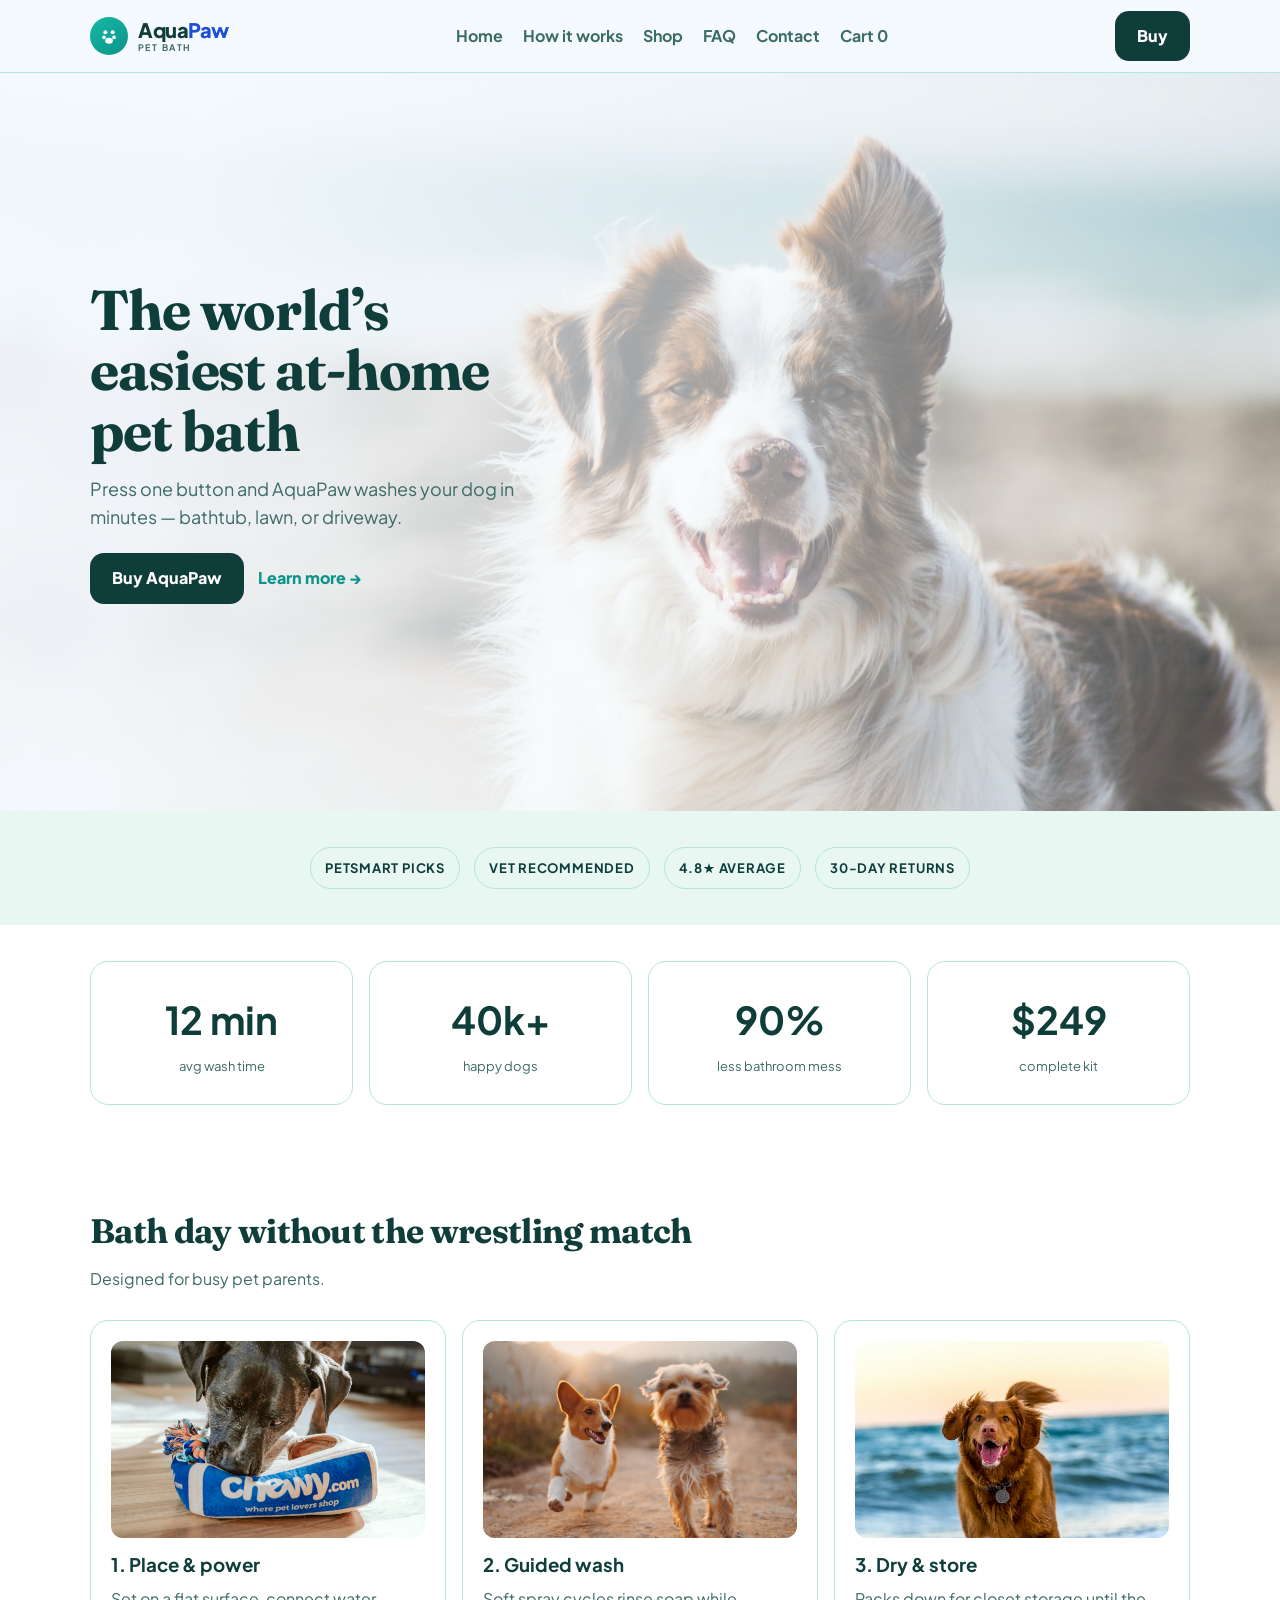
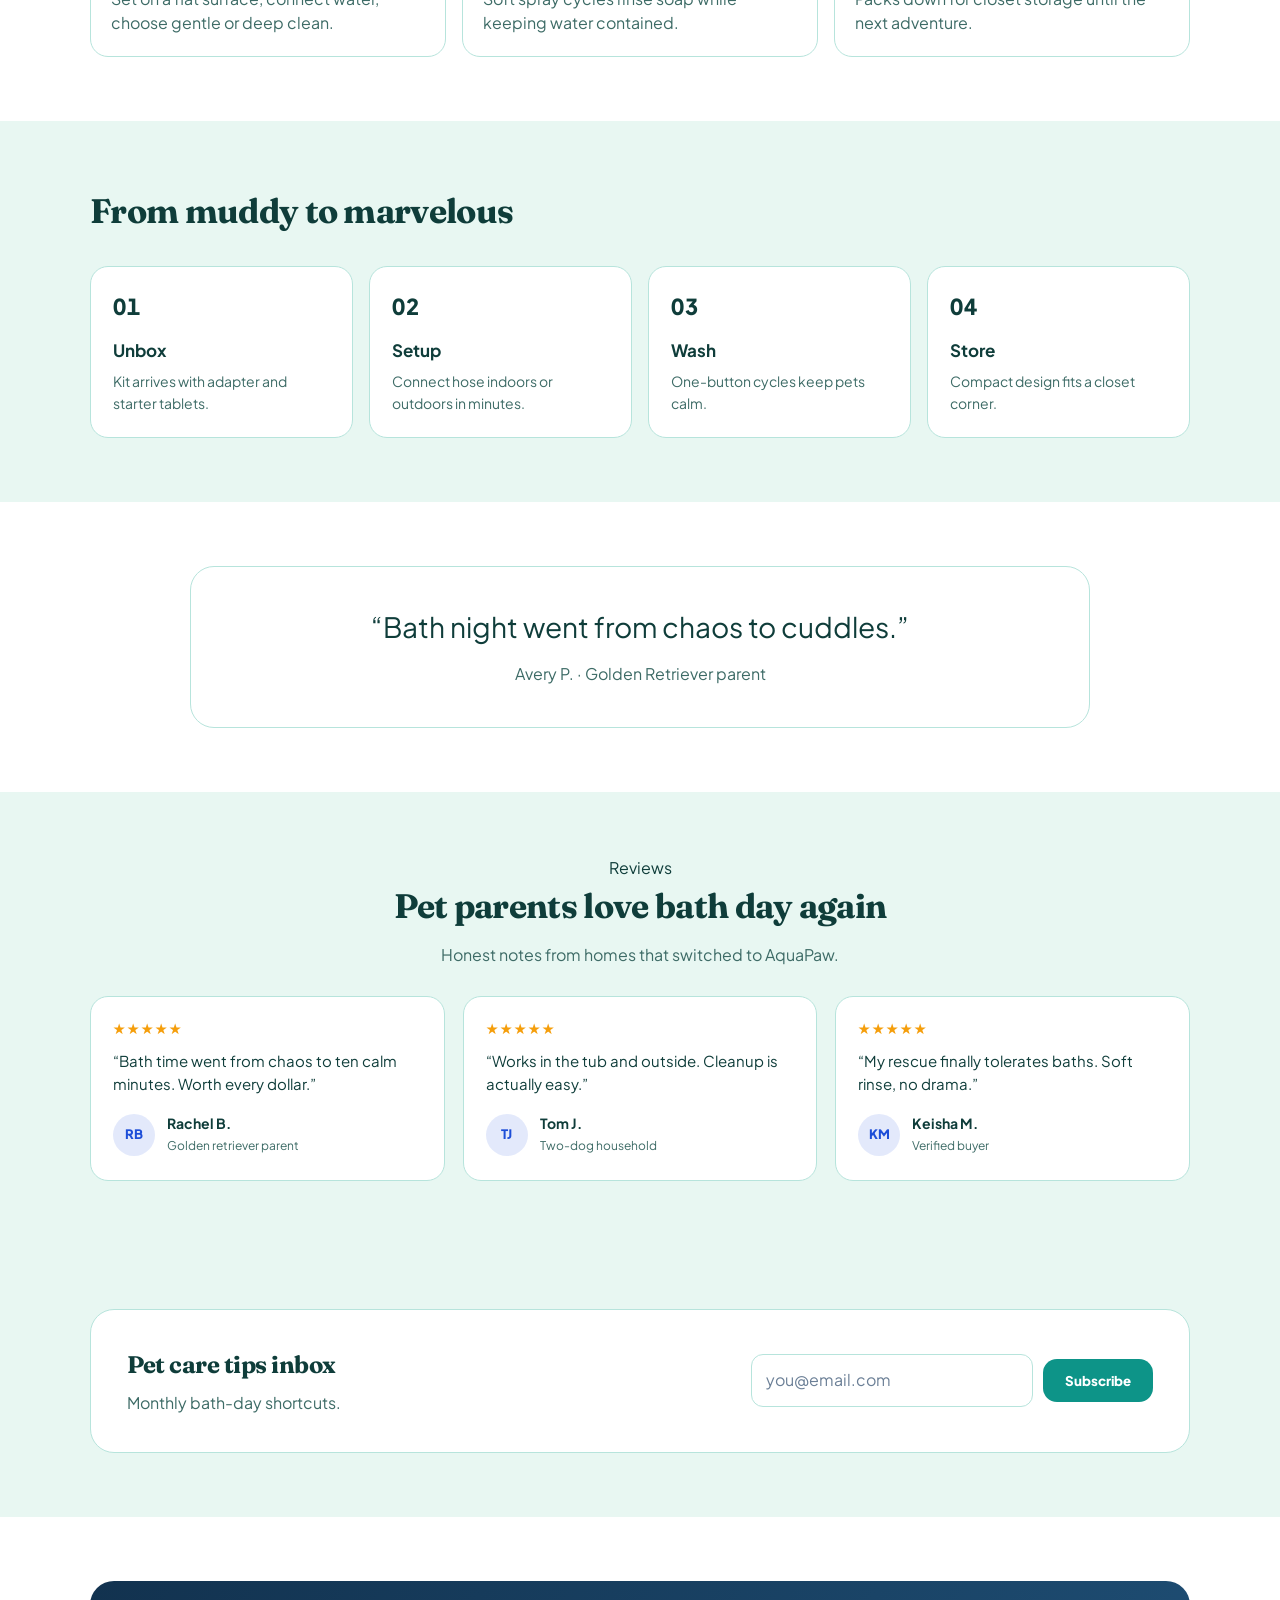
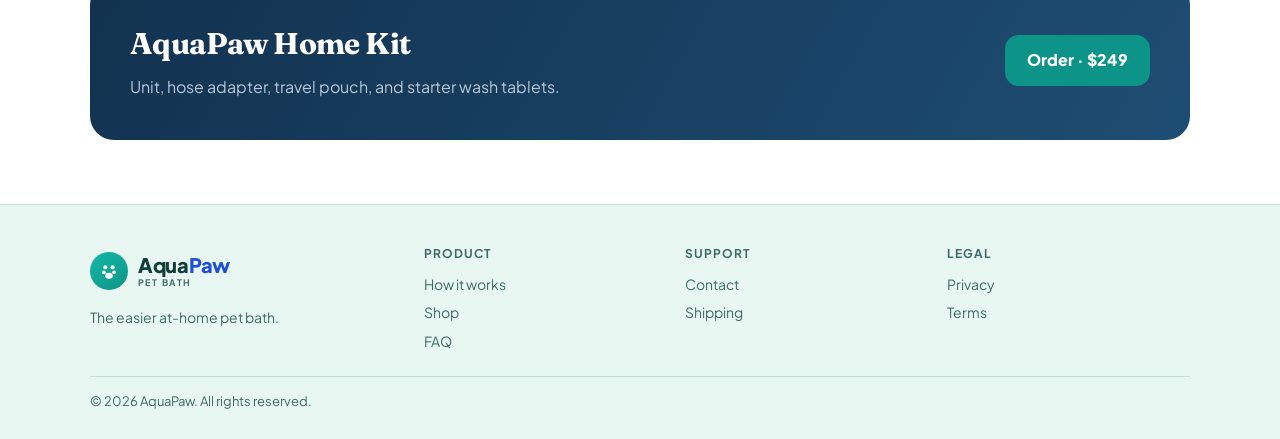
==== commit 10e7bfb3: "Modern standards: a11y, SEO, brand color systems, 404/sitemap." ====
--- a/index.html
+++ b/index.html
@@ -1,10 +1,19 @@
 <!DOCTYPE html><html lang="en"><head><meta charset="utf-8"/><meta name="viewport" content="width=device-width,initial-scale=1"/>
 <title>AquaPaw | Home Pet Bath System</title><meta name="description" content="AquaPaw washes your dog at home in minutes."/>
-<link href="https://fonts.googleapis.com/css2?family=Fraunces:opsz,wght@9..144,600;9..144,700&family=Plus+Jakarta+Sans:wght@400;500;600;700;800&display=swap" rel="stylesheet"/><link rel="stylesheet" href="styles.css"/></head><body>
+<link href="https://fonts.googleapis.com/css2?family=Fraunces:opsz,wght@9..144,600;9..144,700&family=Plus+Jakarta+Sans:wght@400;500;600;700;800&display=swap" rel="stylesheet"/><link rel="stylesheet" href="styles.css"/>  <link rel="icon" href="favicon.svg" type="image/svg+xml"/>
+  <meta name="theme-color" content="#e8f7f2"/>
+  <meta property="og:title" content="AquaPaw | Home Pet Bath System"/>
+  <meta property="og:description" content="At-home pet bath system that cleans dogs in minutes — indoors or outdoors."/>
+  <meta property="og:type" content="website"/>
+  <meta property="og:url" content="https://mryamaslam.github.io/aquapaw/"/>
+  <meta name="twitter:card" content="summary_large_image"/>
+</head><body>
+<a class="skip-link" href="#main">Skip to content</a>
 <header><div class="wrap nav"><a class="logo" href="index.html"><span class="logo-mark" aria-hidden="true"><svg viewBox="0 0 24 24" fill="none"><circle cx="8" cy="8" r="2.2" fill="currentColor"/><circle cx="16" cy="8" r="2.2" fill="currentColor"/><circle cx="6.5" cy="13.5" r="2" fill="currentColor"/><circle cx="17.5" cy="13.5" r="2" fill="currentColor"/><ellipse cx="12" cy="17.2" rx="4.2" ry="3.2" fill="currentColor"/></svg></span><span class="logo-text"><span class="word">Aqua<span class="accent">Paw</span></span><span class="tag">Pet Bath</span></span></a>
 <button class="nav-toggle" id="navToggle" aria-label="Menu">☰</button>
 <nav class="links" id="navLinks"><a href="index.html">Home</a><a href="how-it-works.html">How it works</a><a href="shop.html">Shop</a><a href="faq.html">FAQ</a><a href="contact.html">Contact</a><a href="cart.html">Cart <span data-cart-count>0</span></a></nav>
 <a class="btn btn-primary" href="shop.html">Buy</a></div></header>
+<main id="main">
 <section class="hero" style="background-image:url('images/hero.jpg')"><div class="wrap">
 <h1>The world’s easiest at-home pet bath</h1>
 <p class="lead">Press one button and AquaPaw washes your dog in minutes — bathtub, lawn, or driveway.</p>
@@ -19,9 +28,9 @@
 </div></div></section>
 <section><div class="wrap"><div class="section-head reveal"><h2>Bath day without the wrestling match</h2><p>Designed for busy pet parents.</p></div>
 <div class="grid-3">
-<article class="card reveal"><img src="images/bath.jpg" alt="Bath"/><h3>1. Place & power</h3><p>Set on a flat surface, connect water, choose gentle or deep clean.</p></article>
-<article class="card reveal"><img src="images/dogs.jpg" alt="Dogs"/><h3>2. Guided wash</h3><p>Soft spray cycles rinse soap while keeping water contained.</p></article>
-<article class="card reveal"><img src="images/happy.jpg" alt="Happy"/><h3>3. Dry & store</h3><p>Packs down for closet storage until the next adventure.</p></article>
+<article class="card reveal"><img src="images/bath.jpg" alt="Bath"/ loading="lazy" decoding="async"><h3>1. Place & power</h3><p>Set on a flat surface, connect water, choose gentle or deep clean.</p></article>
+<article class="card reveal"><img src="images/dogs.jpg" alt="Dogs"/ loading="lazy" decoding="async"><h3>2. Guided wash</h3><p>Soft spray cycles rinse soap while keeping water contained.</p></article>
+<article class="card reveal"><img src="images/happy.jpg" alt="Happy"/ loading="lazy" decoding="async"><h3>3. Dry & store</h3><p>Packs down for closet storage until the next adventure.</p></article>
 </div></div></section>
 <section class="section-alt"><div class="wrap"><div class="section-head reveal"><h2>From muddy to marvelous</h2></div>
 <div class="process reveal">
@@ -40,9 +49,12 @@
 <form id="newsletterForm" class="newsletter-form"><input type="email" required placeholder="you@email.com"/><button class="btn btn-sky" type="submit">Subscribe</button></form>
 </div></div></section>
 <section><div class="wrap"><div class="buy reveal"><div><h2 style="font-family:Fraunces,Georgia,serif;font-size:30px">AquaPaw Home Kit</h2><p>Unit, hose adapter, travel pouch, and starter wash tablets.</p></div><a class="btn btn-sky" href="shop.html">Order · $249</a></div></div></section>
+</main>
 <footer><div class="wrap"><div class="footer-grid">
 <div><a class="logo" href="index.html"><span class="logo-mark" aria-hidden="true"><svg viewBox="0 0 24 24" fill="none"><circle cx="8" cy="8" r="2.2" fill="currentColor"/><circle cx="16" cy="8" r="2.2" fill="currentColor"/><circle cx="6.5" cy="13.5" r="2" fill="currentColor"/><circle cx="17.5" cy="13.5" r="2" fill="currentColor"/><ellipse cx="12" cy="17.2" rx="4.2" ry="3.2" fill="currentColor"/></svg></span><span class="logo-text"><span class="word">Aqua<span class="accent">Paw</span></span><span class="tag">Pet Bath</span></span></a><p class="muted" style="margin-top:10px;font-size:14px">The easier at-home pet bath.</p></div>
 <div><h4>Product</h4><a href="how-it-works.html">How it works</a><a href="shop.html">Shop</a><a href="faq.html">FAQ</a></div>
 <div><h4>Support</h4><a href="contact.html">Contact</a><a href="shipping.html">Shipping</a></div>
 <div><h4>Legal</h4><a href="privacy.html">Privacy</a><a href="terms.html">Terms</a></div>
-</div><div class="footer-bottom">© 2026 AquaPaw. All rights reserved.</div></div></footer><script src="app.js"></script></body></html>+</div><div class="footer-bottom">© 2026 AquaPaw. All rights reserved.</div></div></footer><script src="app.js"></script><div class="cookie-bar" id="cookieBar" role="dialog" aria-live="polite"><p>We use local storage for cart/demo preferences. See our <a href="privacy.html">Privacy</a>.</p><button type="button" class="btn btn-solid btn-primary btn-teal btn-red btn-sky" id="cookieAccept">Got it</button></div>
+<button type="button" class="to-top" id="toTop" aria-label="Back to top">↑</button>
+</body></html>
--- a/styles.css
+++ b/styles.css
@@ -444,3 +444,96 @@
 @media (max-width: 900px) {
   .reviews-grid { grid-template-columns: 1fr !important; }
 }
+
+/* ---- Modern standards baseline ---- */
+:root {
+  --ink: #0f3d3a;
+  --muted: #3d6b66;
+  --blue: #0d9488;
+  --sky: #14b8a6;
+  --card: #ffffff;
+  --line: #b7e4dc;
+  --bg: #e8f7f2;
+  --focus: #0d9488;
+  --radius: 16px;
+}
+.btn-sky { background: #0d9488 !important; color: #fff !important; }
+.btn-sky:hover { background: #0f766e !important; }
+.mark, .logo-mark { background: linear-gradient(145deg,#14b8a6,#0d9488) !important; }
+
+
+/* ---- Modern standards baseline ---- */
+:focus-visible {
+  outline: 3px solid var(--focus, #2563eb);
+  outline-offset: 3px;
+}
+.skip-link {
+  position: absolute;
+  left: 12px;
+  top: -48px;
+  z-index: 1000;
+  background: var(--focus, #111);
+  color: #fff;
+  padding: 10px 14px;
+  border-radius: 10px;
+  font-weight: 700;
+  font-size: 14px;
+}
+.skip-link:focus {
+  top: 12px;
+}
+img { height: auto; }
+@media (prefers-reduced-motion: reduce) {
+  html { scroll-behavior: auto; }
+  *, *::before, *::after {
+    animation-duration: 0.01ms !important;
+    animation-iteration-count: 1 !important;
+    transition-duration: 0.01ms !important;
+  }
+  .reveal { opacity: 1 !important; transform: none !important; filter: none !important; }
+}
+.cookie-bar {
+  position: fixed;
+  left: 16px;
+  right: 16px;
+  bottom: 16px;
+  z-index: 90;
+  max-width: 720px;
+  margin: 0 auto;
+  display: none;
+  align-items: center;
+  justify-content: space-between;
+  gap: 14px;
+  padding: 14px 16px;
+  border-radius: 14px;
+  background: rgba(15,15,15,.94);
+  color: #fff;
+  border: 1px solid rgba(255,255,255,.12);
+  box-shadow: 0 16px 40px rgba(0,0,0,.25);
+  font-size: 14px;
+  line-height: 1.4;
+}
+.cookie-bar.show { display: flex; flex-wrap: wrap; }
+.cookie-bar a { color: #fff; text-decoration: underline; }
+.cookie-bar .btn { margin: 0; }
+.to-top {
+  position: fixed;
+  right: 18px;
+  bottom: 18px;
+  z-index: 80;
+  width: 44px;
+  height: 44px;
+  border-radius: 50%;
+  border: 0;
+  cursor: pointer;
+  display: none;
+  place-items: center;
+  font-weight: 800;
+  background: var(--focus, #111);
+  color: #fff;
+  box-shadow: 0 10px 24px rgba(0,0,0,.2);
+}
+.to-top.show { display: grid; }
+@media (max-width: 900px) {
+  .cookie-bar { left: 10px; right: 10px; bottom: 10px; }
+}
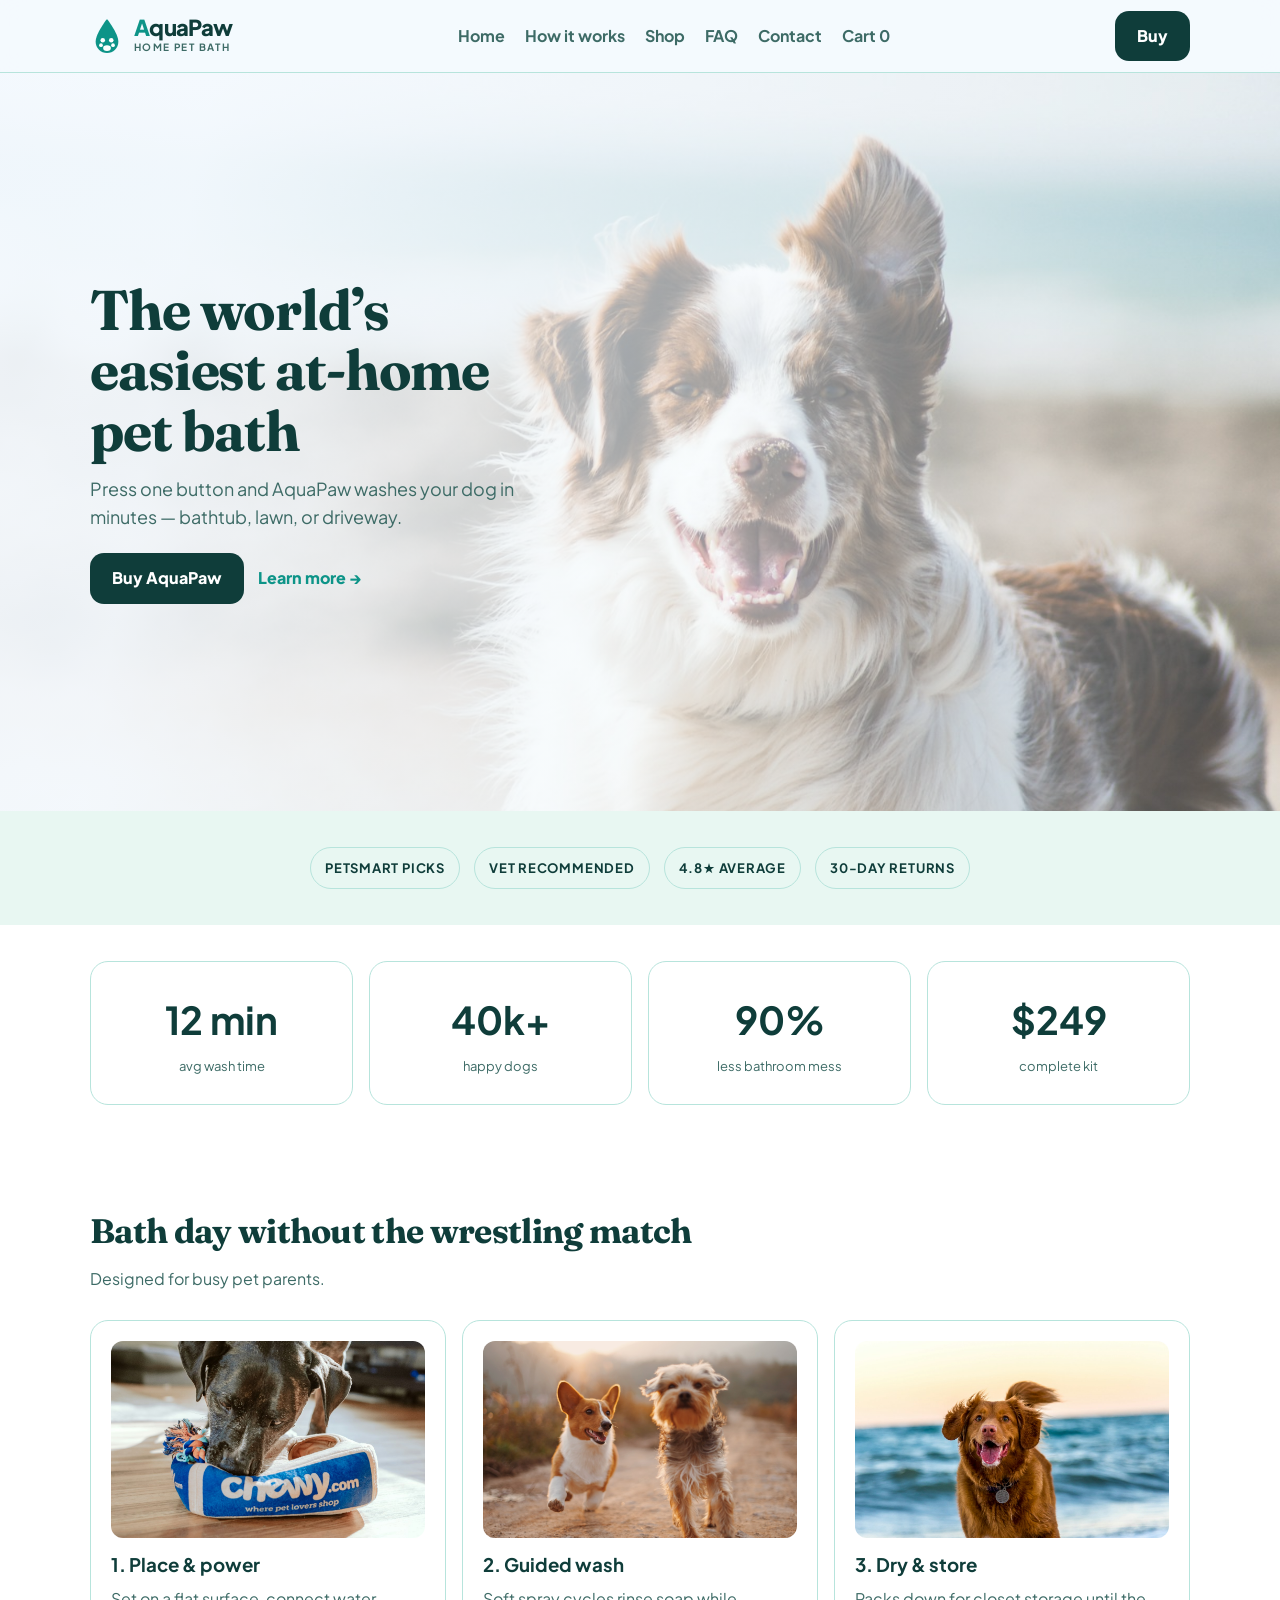
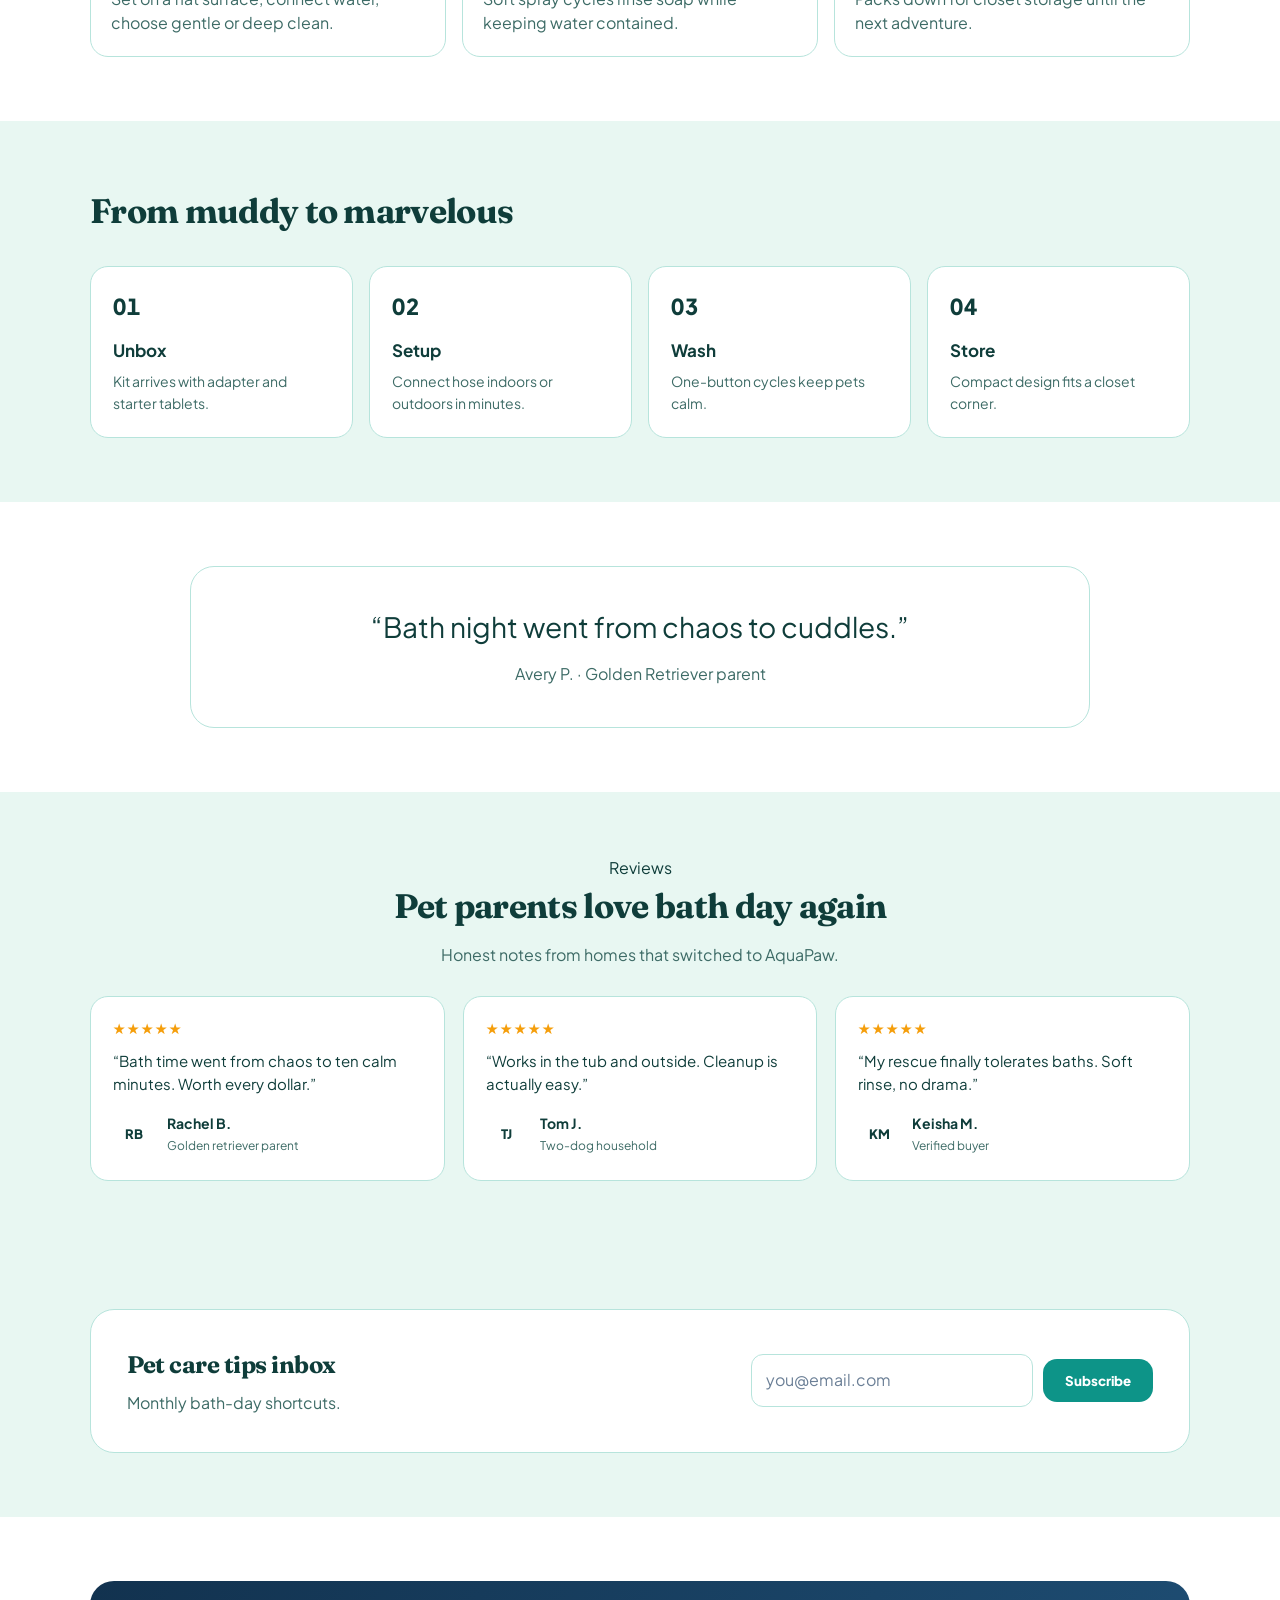
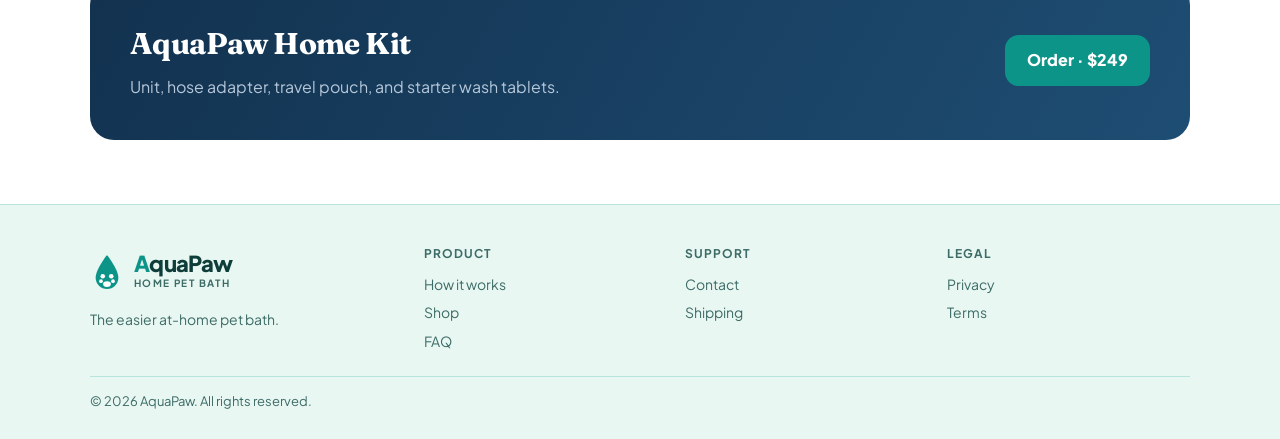
==== commit ec612179: "Redesign logos with unique shapes, icons, and typography per brand." ====
--- a/index.html
+++ b/index.html
@@ -9,7 +9,7 @@
   <meta name="twitter:card" content="summary_large_image"/>
 </head><body>
 <a class="skip-link" href="#main">Skip to content</a>
-<header><div class="wrap nav"><a class="logo" href="index.html"><span class="logo-mark" aria-hidden="true"><svg viewBox="0 0 24 24" fill="none"><circle cx="8" cy="8" r="2.2" fill="currentColor"/><circle cx="16" cy="8" r="2.2" fill="currentColor"/><circle cx="6.5" cy="13.5" r="2" fill="currentColor"/><circle cx="17.5" cy="13.5" r="2" fill="currentColor"/><ellipse cx="12" cy="17.2" rx="4.2" ry="3.2" fill="currentColor"/></svg></span><span class="logo-text"><span class="word">Aqua<span class="accent">Paw</span></span><span class="tag">Pet Bath</span></span></a>
+<header><div class="wrap nav"><a class="logo logo-aqua" href="index.html" aria-label="AquaPaw home"><svg class="logo-drop" viewBox="0 0 48 56" aria-hidden="true"><path d="M24 4C24 4 8 24 8 36a16 16 0 0 0 32 0C40 24 24 4 24 4z" fill="#0d9488"/><circle cx="18" cy="34" r="3.2" fill="#fff"/><circle cx="30" cy="34" r="3.2" fill="#fff"/><circle cx="15.5" cy="41" r="2.6" fill="#fff"/><circle cx="32.5" cy="41" r="2.6" fill="#fff"/><ellipse cx="24" cy="45" rx="5.5" ry="4" fill="#fff"/></svg><span class="logo-copy"><span class="logo-name">AquaPaw</span><span class="logo-tag">home pet bath</span></span></a>
 <button class="nav-toggle" id="navToggle" aria-label="Menu">☰</button>
 <nav class="links" id="navLinks"><a href="index.html">Home</a><a href="how-it-works.html">How it works</a><a href="shop.html">Shop</a><a href="faq.html">FAQ</a><a href="contact.html">Contact</a><a href="cart.html">Cart <span data-cart-count>0</span></a></nav>
 <a class="btn btn-primary" href="shop.html">Buy</a></div></header>
@@ -51,7 +51,7 @@
 <section><div class="wrap"><div class="buy reveal"><div><h2 style="font-family:Fraunces,Georgia,serif;font-size:30px">AquaPaw Home Kit</h2><p>Unit, hose adapter, travel pouch, and starter wash tablets.</p></div><a class="btn btn-sky" href="shop.html">Order · $249</a></div></div></section>
 </main>
 <footer><div class="wrap"><div class="footer-grid">
-<div><a class="logo" href="index.html"><span class="logo-mark" aria-hidden="true"><svg viewBox="0 0 24 24" fill="none"><circle cx="8" cy="8" r="2.2" fill="currentColor"/><circle cx="16" cy="8" r="2.2" fill="currentColor"/><circle cx="6.5" cy="13.5" r="2" fill="currentColor"/><circle cx="17.5" cy="13.5" r="2" fill="currentColor"/><ellipse cx="12" cy="17.2" rx="4.2" ry="3.2" fill="currentColor"/></svg></span><span class="logo-text"><span class="word">Aqua<span class="accent">Paw</span></span><span class="tag">Pet Bath</span></span></a><p class="muted" style="margin-top:10px;font-size:14px">The easier at-home pet bath.</p></div>
+<div><a class="logo logo-aqua" href="index.html" aria-label="AquaPaw home"><svg class="logo-drop" viewBox="0 0 48 56" aria-hidden="true"><path d="M24 4C24 4 8 24 8 36a16 16 0 0 0 32 0C40 24 24 4 24 4z" fill="#0d9488"/><circle cx="18" cy="34" r="3.2" fill="#fff"/><circle cx="30" cy="34" r="3.2" fill="#fff"/><circle cx="15.5" cy="41" r="2.6" fill="#fff"/><circle cx="32.5" cy="41" r="2.6" fill="#fff"/><ellipse cx="24" cy="45" rx="5.5" ry="4" fill="#fff"/></svg><span class="logo-copy"><span class="logo-name">AquaPaw</span><span class="logo-tag">home pet bath</span></span></a><p class="muted" style="margin-top:10px;font-size:14px">The easier at-home pet bath.</p></div>
 <div><h4>Product</h4><a href="how-it-works.html">How it works</a><a href="shop.html">Shop</a><a href="faq.html">FAQ</a></div>
 <div><h4>Support</h4><a href="contact.html">Contact</a><a href="shipping.html">Shipping</a></div>
 <div><h4>Legal</h4><a href="privacy.html">Privacy</a><a href="terms.html">Terms</a></div>
--- a/styles.css
+++ b/styles.css
@@ -329,58 +329,6 @@
   background: linear-gradient(145deg, #0284c7, #1d4ed8) !important;
 }
 
-/* ---- Brand logo system ---- */
-/* ---- Brand logo system ---- */
-.logo, a.brand.logo, a.logo.brand {
-  display: inline-flex !important;
-  align-items: center;
-  gap: 10px;
-  text-decoration: none;
-  line-height: 1.1;
-}
-.logo-mark {
-  width: 38px;
-  height: 38px;
-  flex-shrink: 0;
-  display: grid;
-  place-items: center;
-  border-radius: 11px;
-  position: relative;
-}
-.logo-mark svg {
-  width: 22px;
-  height: 22px;
-  display: block;
-}
-.logo-text {
-  display: flex;
-  flex-direction: column;
-  align-items: flex-start;
-  font-weight: 800;
-  letter-spacing: -.02em;
-}
-.logo-text .word {
-  font-size: 1.05em;
-  line-height: 1;
-}
-.logo-text .tag {
-  font-size: 9px;
-  font-weight: 700;
-  letter-spacing: .16em;
-  text-transform: uppercase;
-  margin-top: 3px;
-  opacity: .72;
-}
-footer .logo, footer a.brand {
-  text-align: left !important;
-}
-
-
-.logo-mark { background: linear-gradient(145deg,#0284c7,#1d4ed8); color:#fff; border-radius: 50%; }
-.logo-text .word { font-size: 20px; color: var(--ink); font-weight: 800; }
-.logo-text .accent { color: #1d4ed8; }
-.logo-text .tag { color: var(--muted); opacity: 1; }
-.review-avatar { background: rgba(29,78,216,.12); color: #1d4ed8; }
 
 
 /* ---- Reviews section ---- */
@@ -537,3 +485,31 @@
 @media (max-width: 900px) {
   .cookie-bar { left: 10px; right: 10px; bottom: 10px; }
 }
+
+/* ---- Brand logo system ---- */
+/* AquaPaw logo — water droplet with paw */
+.logo.logo-aqua, .logo {
+  display: inline-flex !important;
+  align-items: center;
+  gap: 10px;
+  text-decoration: none;
+}
+.logo-aqua .logo-drop { width: 34px; height: 40px; flex-shrink: 0; }
+.logo-aqua .logo-copy { display: flex; flex-direction: column; gap: 2px; }
+.logo-aqua .logo-name {
+  font-family: "Plus Jakarta Sans", system-ui, sans-serif;
+  font-weight: 800;
+  font-size: 22px;
+  letter-spacing: -.03em;
+  color: #0f3d3a;
+  line-height: 1;
+}
+.logo-aqua .logo-name::first-letter { color: #0d9488; }
+.logo-aqua .logo-tag {
+  font-size: 10px;
+  font-weight: 700;
+  letter-spacing: .14em;
+  text-transform: uppercase;
+  color: #3d6b66;
+}
+.logo-mark, .logo-text, .mark { display: none !important; }
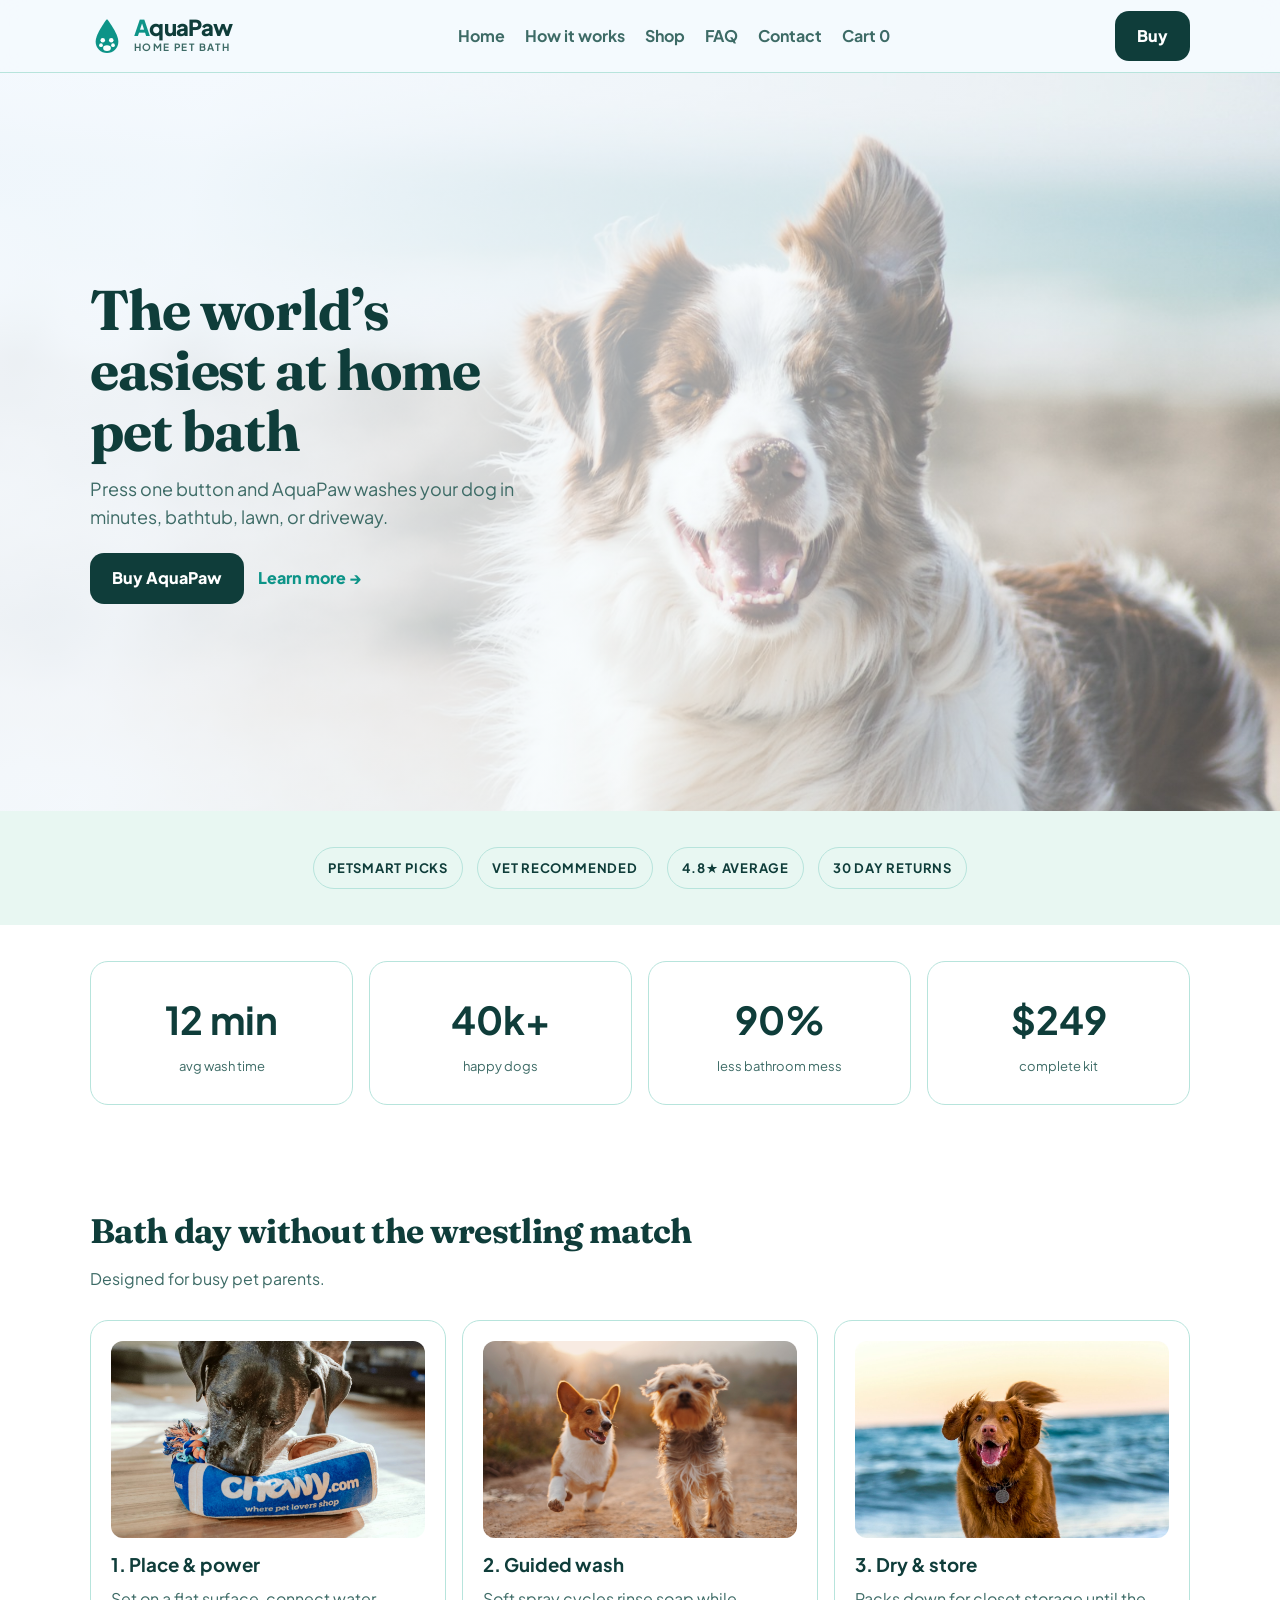
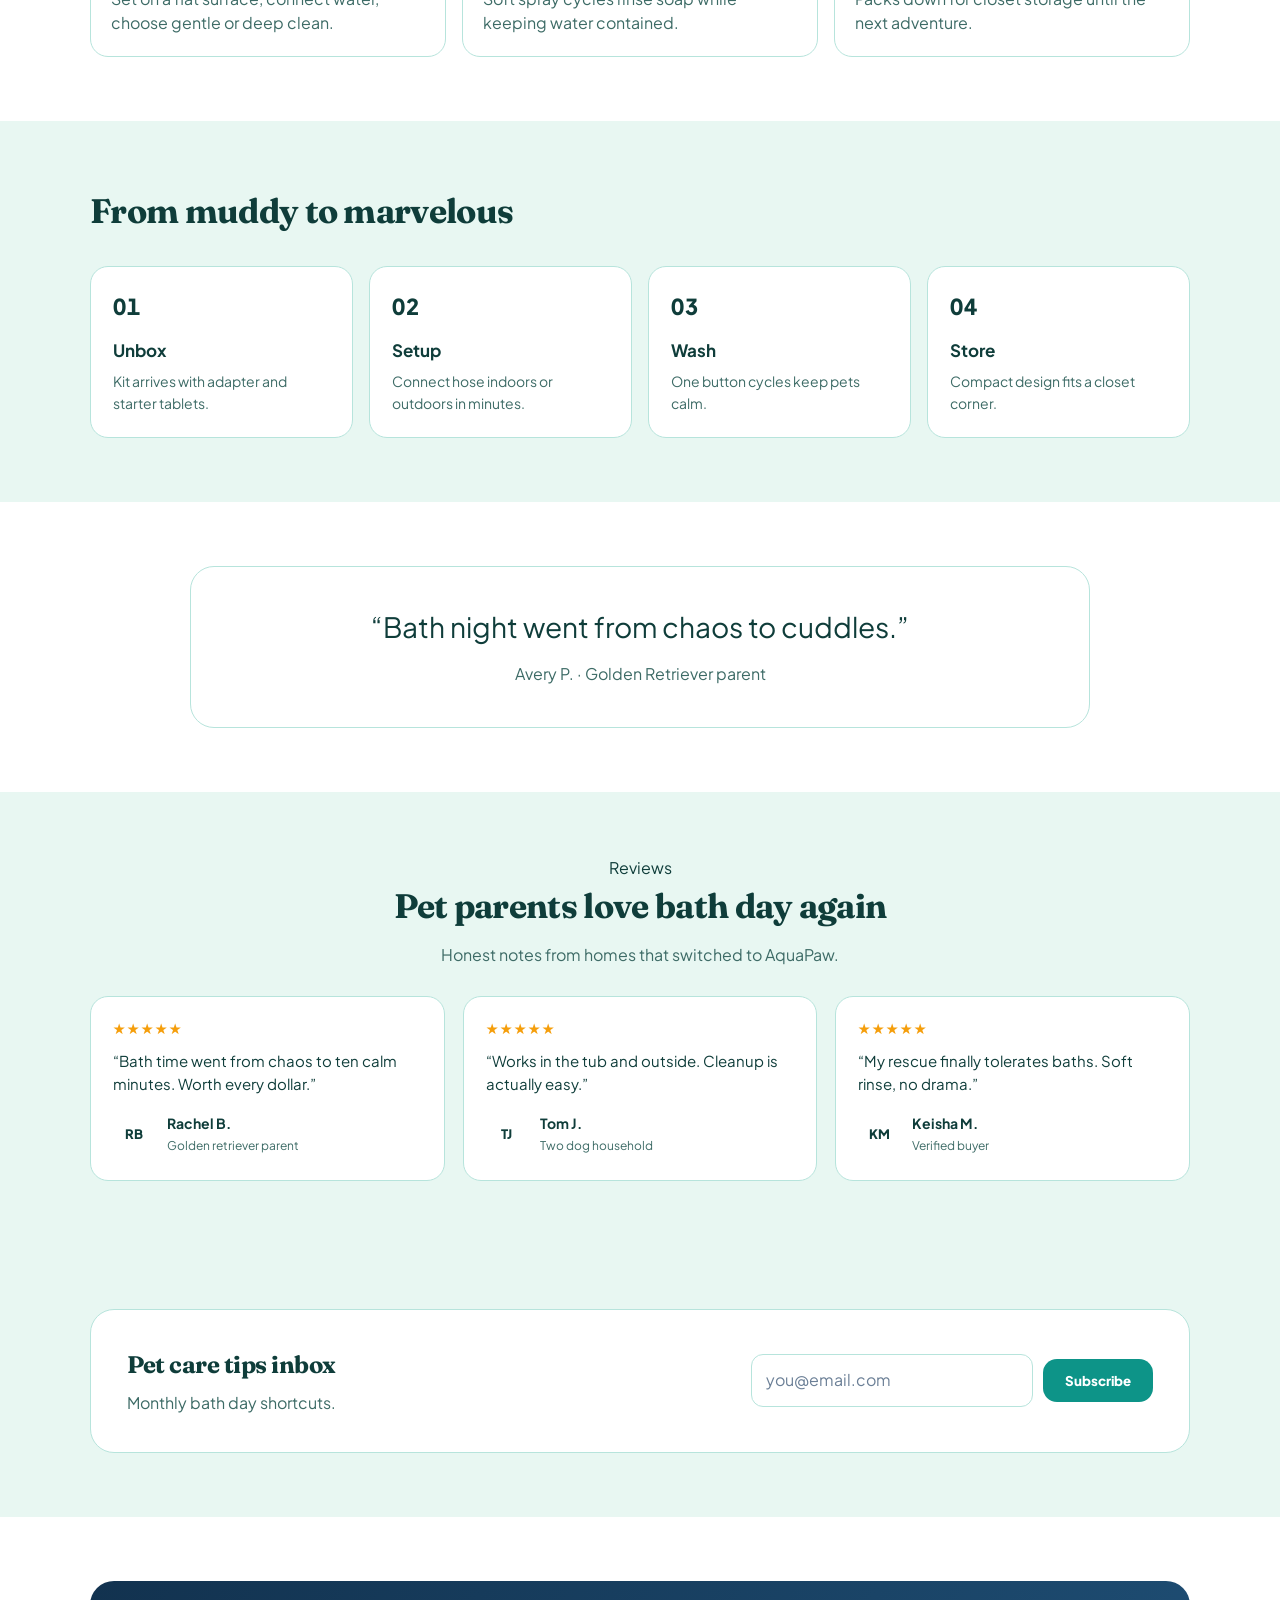
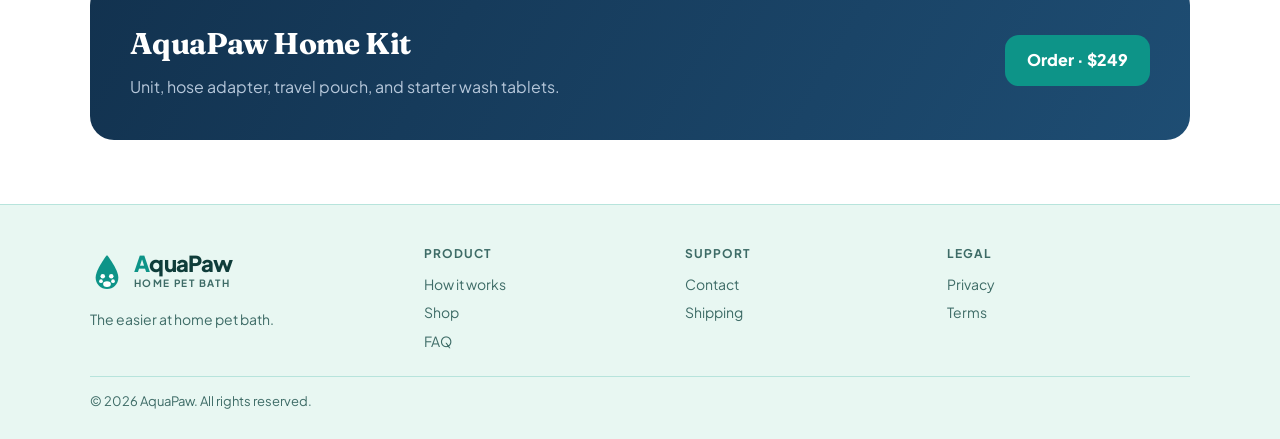
==== commit 16f9c528: "Remove hyphens and long dashes from site copy. Rewrite visible content so compound words and em dash" ====
--- a/index.html
+++ b/index.html
@@ -3,7 +3,7 @@
 <link href="https://fonts.googleapis.com/css2?family=Fraunces:opsz,wght@9..144,600;9..144,700&family=Plus+Jakarta+Sans:wght@400;500;600;700;800&display=swap" rel="stylesheet"/><link rel="stylesheet" href="styles.css"/>  <link rel="icon" href="favicon.svg" type="image/svg+xml"/>
   <meta name="theme-color" content="#e8f7f2"/>
   <meta property="og:title" content="AquaPaw | Home Pet Bath System"/>
-  <meta property="og:description" content="At-home pet bath system that cleans dogs in minutes — indoors or outdoors."/>
+  <meta property="og:description" content="At home pet bath system that cleans dogs in minutes, indoors or outdoors."/>
   <meta property="og:type" content="website"/>
   <meta property="og:url" content="https://mryamaslam.github.io/aquapaw/"/>
   <meta name="twitter:card" content="summary_large_image"/>
@@ -15,11 +15,11 @@
 <a class="btn btn-primary" href="shop.html">Buy</a></div></header>
 <main id="main">
 <section class="hero" style="background-image:url('images/hero.jpg')"><div class="wrap">
-<h1>The world’s easiest at-home pet bath</h1>
-<p class="lead">Press one button and AquaPaw washes your dog in minutes — bathtub, lawn, or driveway.</p>
+<h1>The world’s easiest at home pet bath</h1>
+<p class="lead">Press one button and AquaPaw washes your dog in minutes, bathtub, lawn, or driveway.</p>
 <div class="actions"><a class="btn btn-primary" href="shop.html">Buy AquaPaw</a><a href="how-it-works.html" style="font-weight:800;color:var(--blue)">Learn more →</a></div>
 </div></section>
-<section class="section-alt section-tight"><div class="wrap"><div class="logos-row reveal"><span>PetSmart picks</span><span>Vet recommended</span><span>4.8★ average</span><span>30-day returns</span></div></div></section>
+<section class="section-alt section-tight"><div class="wrap"><div class="logos-row reveal"><span>PetSmart picks</span><span>Vet recommended</span><span>4.8★ average</span><span>30 day returns</span></div></div></section>
 <section class="section-tight"><div class="wrap"><div class="stats-strip reveal">
 <div class="stat-box"><b>12 min</b><span>avg wash time</span></div>
 <div class="stat-box"><b>40k+</b><span>happy dogs</span></div>
@@ -28,30 +28,30 @@
 </div></div></section>
 <section><div class="wrap"><div class="section-head reveal"><h2>Bath day without the wrestling match</h2><p>Designed for busy pet parents.</p></div>
 <div class="grid-3">
-<article class="card reveal"><img src="images/bath.jpg" alt="Bath"/ loading="lazy" decoding="async"><h3>1. Place & power</h3><p>Set on a flat surface, connect water, choose gentle or deep clean.</p></article>
-<article class="card reveal"><img src="images/dogs.jpg" alt="Dogs"/ loading="lazy" decoding="async"><h3>2. Guided wash</h3><p>Soft spray cycles rinse soap while keeping water contained.</p></article>
-<article class="card reveal"><img src="images/happy.jpg" alt="Happy"/ loading="lazy" decoding="async"><h3>3. Dry & store</h3><p>Packs down for closet storage until the next adventure.</p></article>
+<article class="card reveal"><img src="images/bath.jpg" alt="Bath" loading="lazy" decoding="async"><h3>1. Place & power</h3><p>Set on a flat surface, connect water, choose gentle or deep clean.</p></article>
+<article class="card reveal"><img src="images/dogs.jpg" alt="Dogs" loading="lazy" decoding="async"><h3>2. Guided wash</h3><p>Soft spray cycles rinse soap while keeping water contained.</p></article>
+<article class="card reveal"><img src="images/happy.jpg" alt="Happy" loading="lazy" decoding="async"><h3>3. Dry & store</h3><p>Packs down for closet storage until the next adventure.</p></article>
 </div></div></section>
 <section class="section-alt"><div class="wrap"><div class="section-head reveal"><h2>From muddy to marvelous</h2></div>
 <div class="process reveal">
 <div class="step"><h3>Unbox</h3><p>Kit arrives with adapter and starter tablets.</p></div>
 <div class="step"><h3>Setup</h3><p>Connect hose indoors or outdoors in minutes.</p></div>
-<div class="step"><h3>Wash</h3><p>One-button cycles keep pets calm.</p></div>
+<div class="step"><h3>Wash</h3><p>One button cycles keep pets calm.</p></div>
 <div class="step"><h3>Store</h3><p>Compact design fits a closet corner.</p></div>
 </div></div></section>
 <section><div class="wrap"><div class="quote-band reveal">
 <blockquote>“Bath night went from chaos to cuddles.”</blockquote>
 <p class="muted">Avery P. · Golden Retriever parent</p>
 </div></div></section>
-<section class="reviews-section section-alt"><div class="wrap"><div class="section-head center reveal"><span class="eyebrow">Reviews</span><h2>Pet parents love bath day again</h2><p class="muted">Honest notes from homes that switched to AquaPaw.</p></div><div class="reviews-grid reveal"><article class="review-card"><div class="review-stars">★★★★★</div><p>“Bath time went from chaos to ten calm minutes. Worth every dollar.”</p><div class="review-author"><span class="review-avatar">RB</span><div><strong>Rachel B.</strong><span class="muted">Golden retriever parent</span></div></div></article><article class="review-card"><div class="review-stars">★★★★★</div><p>“Works in the tub and outside. Cleanup is actually easy.”</p><div class="review-author"><span class="review-avatar">TJ</span><div><strong>Tom J.</strong><span class="muted">Two-dog household</span></div></div></article><article class="review-card"><div class="review-stars">★★★★★</div><p>“My rescue finally tolerates baths. Soft rinse, no drama.”</p><div class="review-author"><span class="review-avatar">KM</span><div><strong>Keisha M.</strong><span class="muted">Verified buyer</span></div></div></article></div></div></section>
+<section class="reviews-section section-alt"><div class="wrap"><div class="section-head center reveal"><span class="eyebrow">Reviews</span><h2>Pet parents love bath day again</h2><p class="muted">Honest notes from homes that switched to AquaPaw.</p></div><div class="reviews-grid reveal"><article class="review-card"><div class="review-stars">★★★★★</div><p>“Bath time went from chaos to ten calm minutes. Worth every dollar.”</p><div class="review-author"><span class="review-avatar">RB</span><div><strong>Rachel B.</strong><span class="muted">Golden retriever parent</span></div></div></article><article class="review-card"><div class="review-stars">★★★★★</div><p>“Works in the tub and outside. Cleanup is actually easy.”</p><div class="review-author"><span class="review-avatar">TJ</span><div><strong>Tom J.</strong><span class="muted">Two dog household</span></div></div></article><article class="review-card"><div class="review-stars">★★★★★</div><p>“My rescue finally tolerates baths. Soft rinse, no drama.”</p><div class="review-author"><span class="review-avatar">KM</span><div><strong>Keisha M.</strong><span class="muted">Verified buyer</span></div></div></article></div></div></section>
 <section class="section-alt"><div class="wrap"><div class="newsletter reveal">
-<div><h2 style="font-family:Fraunces,Georgia,serif">Pet care tips inbox</h2><p class="muted" style="margin-top:8px">Monthly bath-day shortcuts.</p><p class="nl-success" style="display:none;margin-top:8px;color:var(--blue)">Subscribed!</p></div>
+<div><h2 style="font-family:Fraunces,Georgia,serif">Pet care tips inbox</h2><p class="muted" style="margin-top:8px">Monthly bath day shortcuts.</p><p class="nl-success" style="display:none;margin-top:8px;color:var(--blue)">Subscribed!</p></div>
 <form id="newsletterForm" class="newsletter-form"><input type="email" required placeholder="you@email.com"/><button class="btn btn-sky" type="submit">Subscribe</button></form>
 </div></div></section>
 <section><div class="wrap"><div class="buy reveal"><div><h2 style="font-family:Fraunces,Georgia,serif;font-size:30px">AquaPaw Home Kit</h2><p>Unit, hose adapter, travel pouch, and starter wash tablets.</p></div><a class="btn btn-sky" href="shop.html">Order · $249</a></div></div></section>
 </main>
 <footer><div class="wrap"><div class="footer-grid">
-<div><a class="logo logo-aqua" href="index.html" aria-label="AquaPaw home"><svg class="logo-drop" viewBox="0 0 48 56" aria-hidden="true"><path d="M24 4C24 4 8 24 8 36a16 16 0 0 0 32 0C40 24 24 4 24 4z" fill="#0d9488"/><circle cx="18" cy="34" r="3.2" fill="#fff"/><circle cx="30" cy="34" r="3.2" fill="#fff"/><circle cx="15.5" cy="41" r="2.6" fill="#fff"/><circle cx="32.5" cy="41" r="2.6" fill="#fff"/><ellipse cx="24" cy="45" rx="5.5" ry="4" fill="#fff"/></svg><span class="logo-copy"><span class="logo-name">AquaPaw</span><span class="logo-tag">home pet bath</span></span></a><p class="muted" style="margin-top:10px;font-size:14px">The easier at-home pet bath.</p></div>
+<div><a class="logo logo-aqua" href="index.html" aria-label="AquaPaw home"><svg class="logo-drop" viewBox="0 0 48 56" aria-hidden="true"><path d="M24 4C24 4 8 24 8 36a16 16 0 0 0 32 0C40 24 24 4 24 4z" fill="#0d9488"/><circle cx="18" cy="34" r="3.2" fill="#fff"/><circle cx="30" cy="34" r="3.2" fill="#fff"/><circle cx="15.5" cy="41" r="2.6" fill="#fff"/><circle cx="32.5" cy="41" r="2.6" fill="#fff"/><ellipse cx="24" cy="45" rx="5.5" ry="4" fill="#fff"/></svg><span class="logo-copy"><span class="logo-name">AquaPaw</span><span class="logo-tag">home pet bath</span></span></a><p class="muted" style="margin-top:10px;font-size:14px">The easier at home pet bath.</p></div>
 <div><h4>Product</h4><a href="how-it-works.html">How it works</a><a href="shop.html">Shop</a><a href="faq.html">FAQ</a></div>
 <div><h4>Support</h4><a href="contact.html">Contact</a><a href="shipping.html">Shipping</a></div>
 <div><h4>Legal</h4><a href="privacy.html">Privacy</a><a href="terms.html">Terms</a></div>
--- a/styles.css
+++ b/styles.css
@@ -513,3 +513,17 @@
   color: #3d6b66;
 }
 .logo-mark, .logo-text, .mark { display: none !important; }
+
+/* ---- Unique motion / section language ---- */
+/* AquaPaw motion — soft float / bounce */
+.reveal { opacity: 0; transform: translateY(30px); transition: .75s cubic-bezier(.34,1.56,.64,1); }
+.reveal.in { opacity: 1; transform: none; }
+.logo-drop, .mark { animation: apBob 3.2s ease-in-out infinite; }
+@keyframes apBob { 0%,100%{ transform: translateY(0);} 50%{ transform: translateY(-5px);} }
+.card { transition: transform .45s cubic-bezier(.34,1.56,.64,1); }
+.card:hover { transform: translateY(-12px) rotate(-.4deg); }
+.stat-box { transition: transform .35s; }
+.stat-box:hover { transform: scale(1.04); }
+.btn-sky, .btn-primary { transition: transform .35s cubic-bezier(.34,1.56,.64,1), background .25s; }
+.btn-sky:hover, .btn-primary:hover { transform: translateY(-4px) scale(1.03); }
+.review-card:hover { transform: translateY(-8px) rotate(.3deg); }
